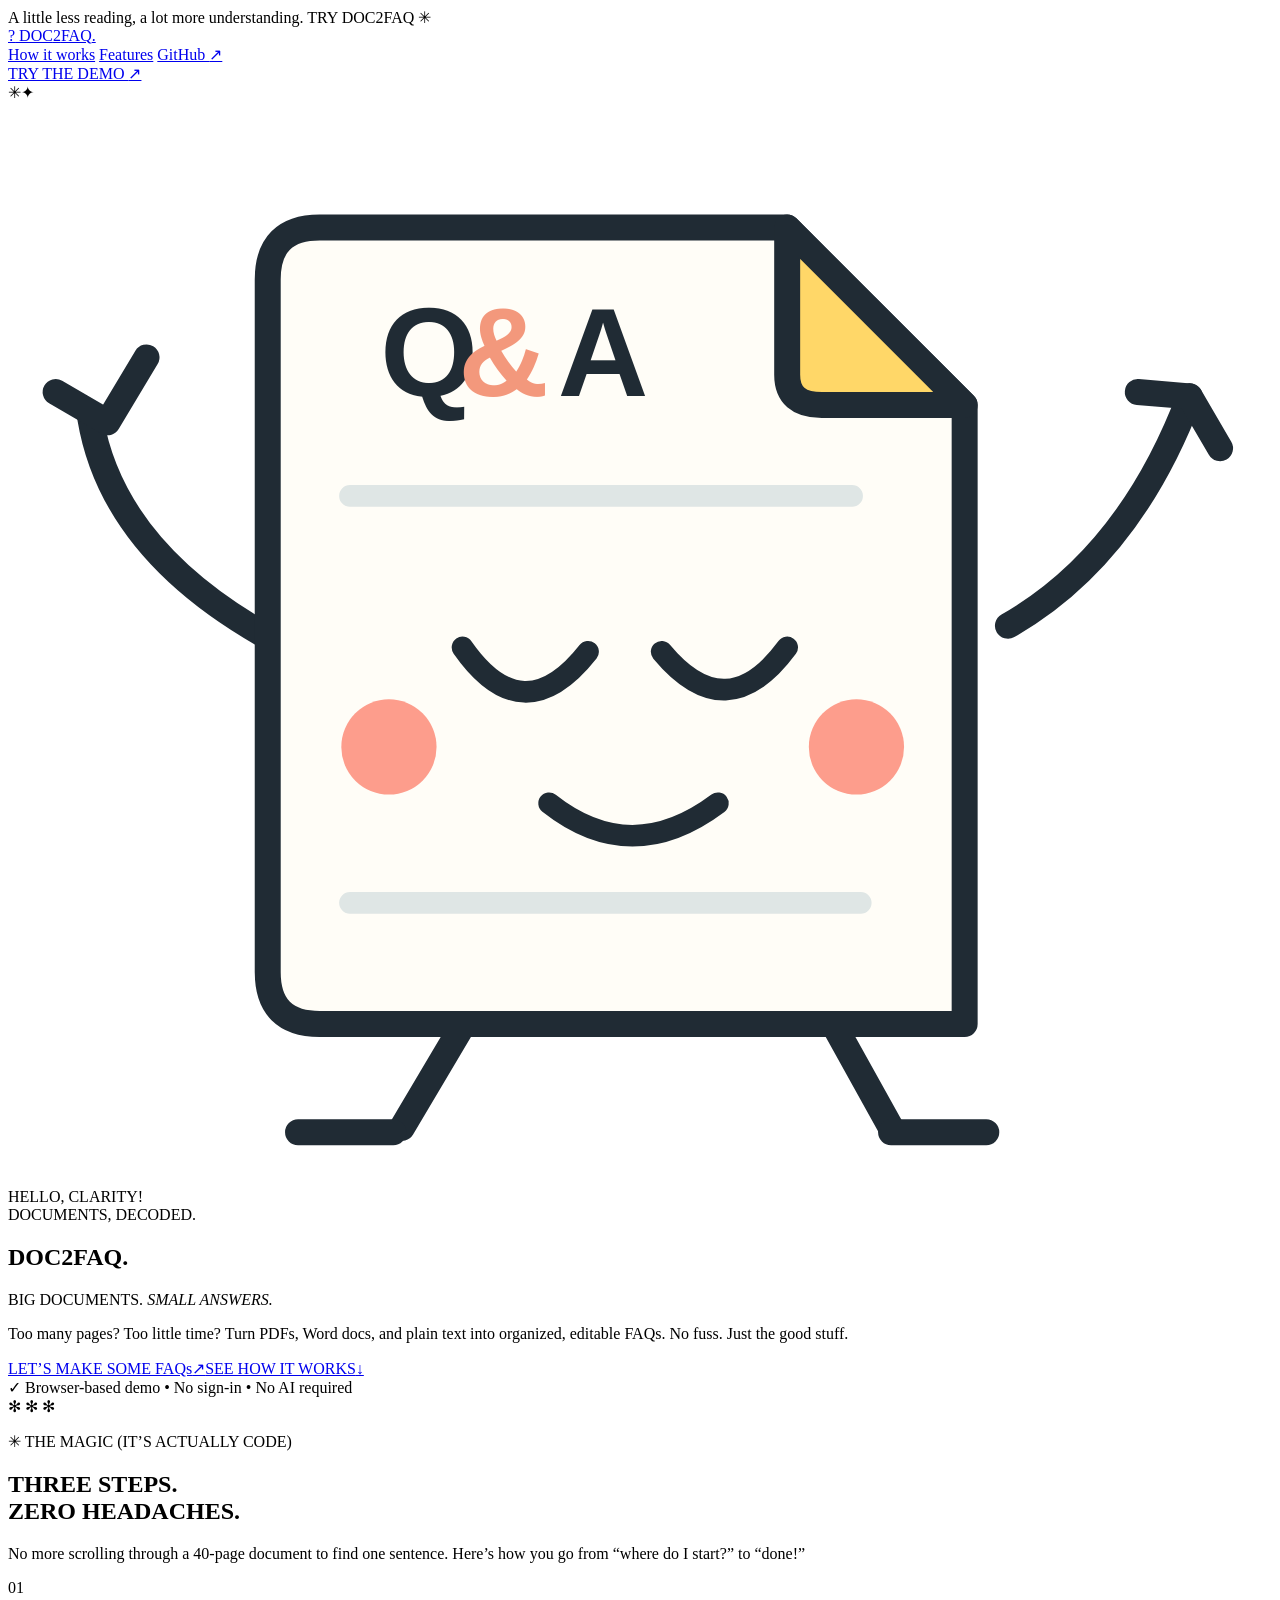
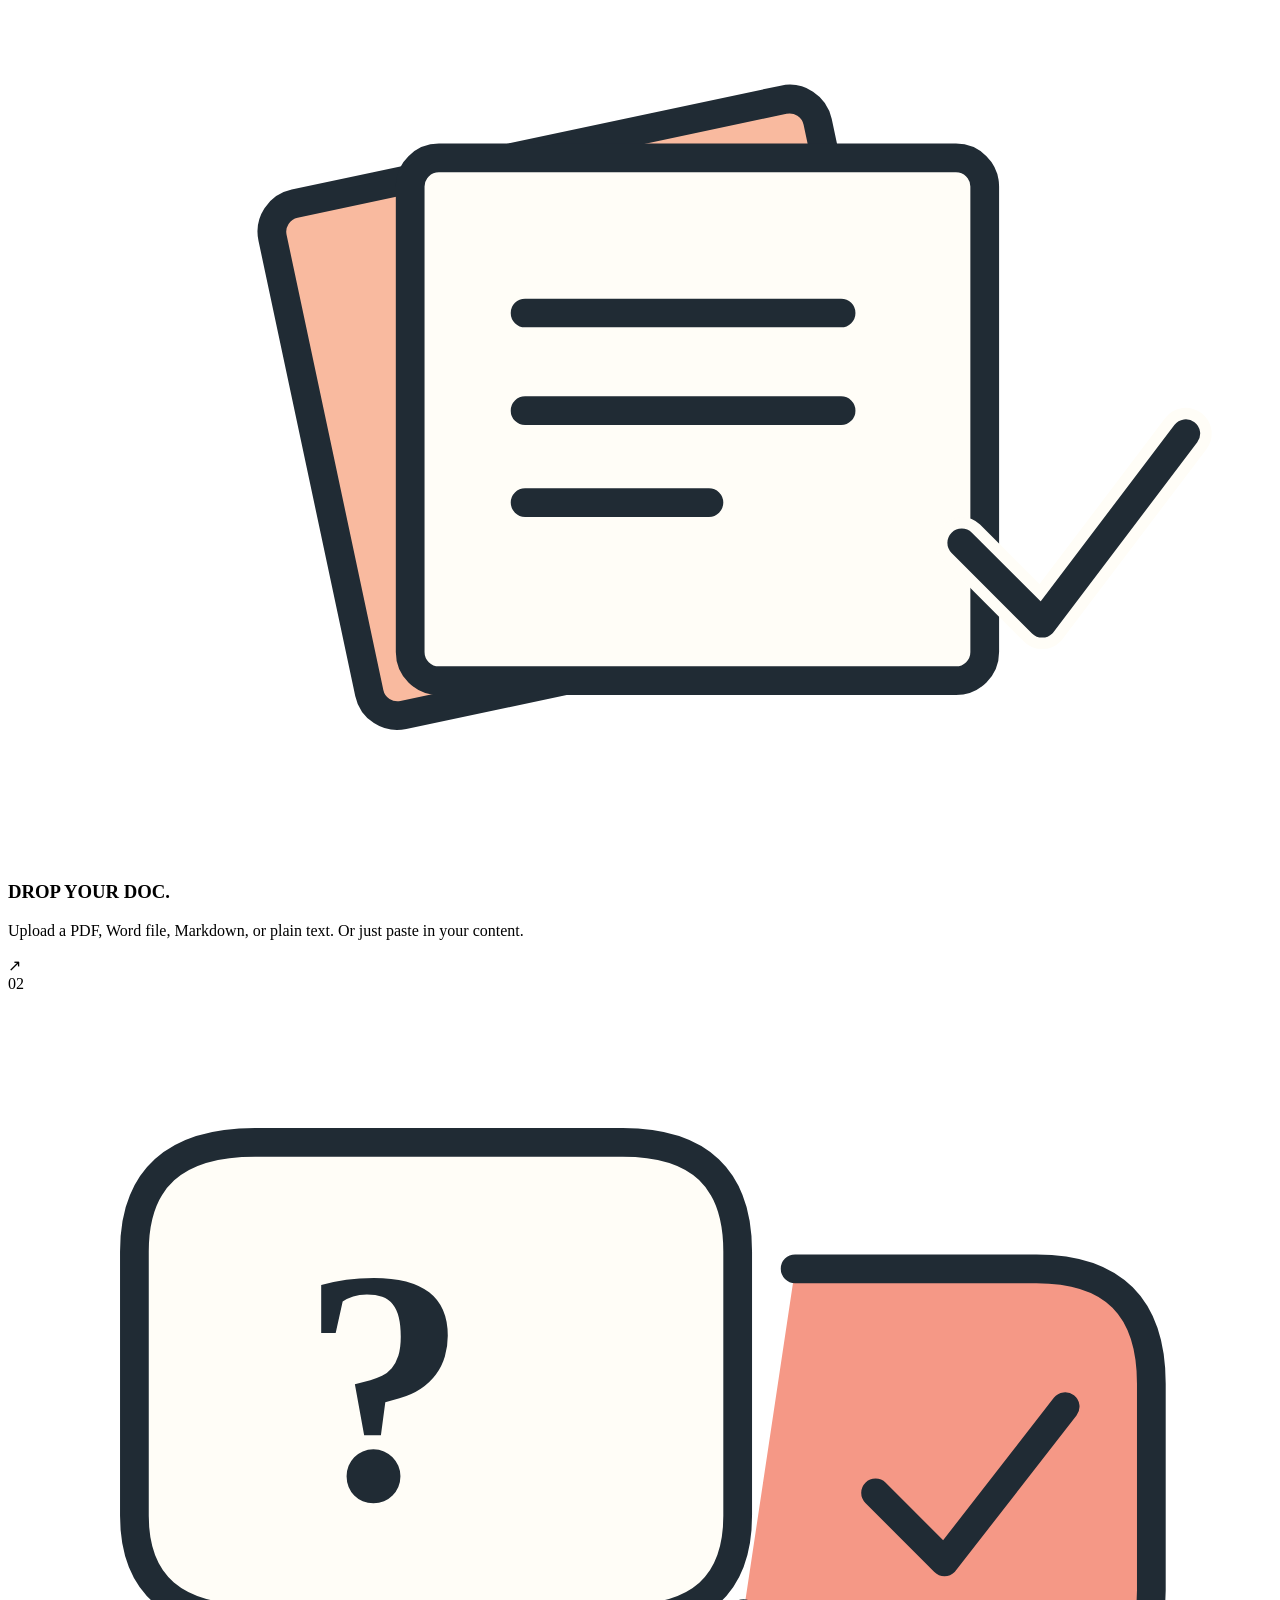
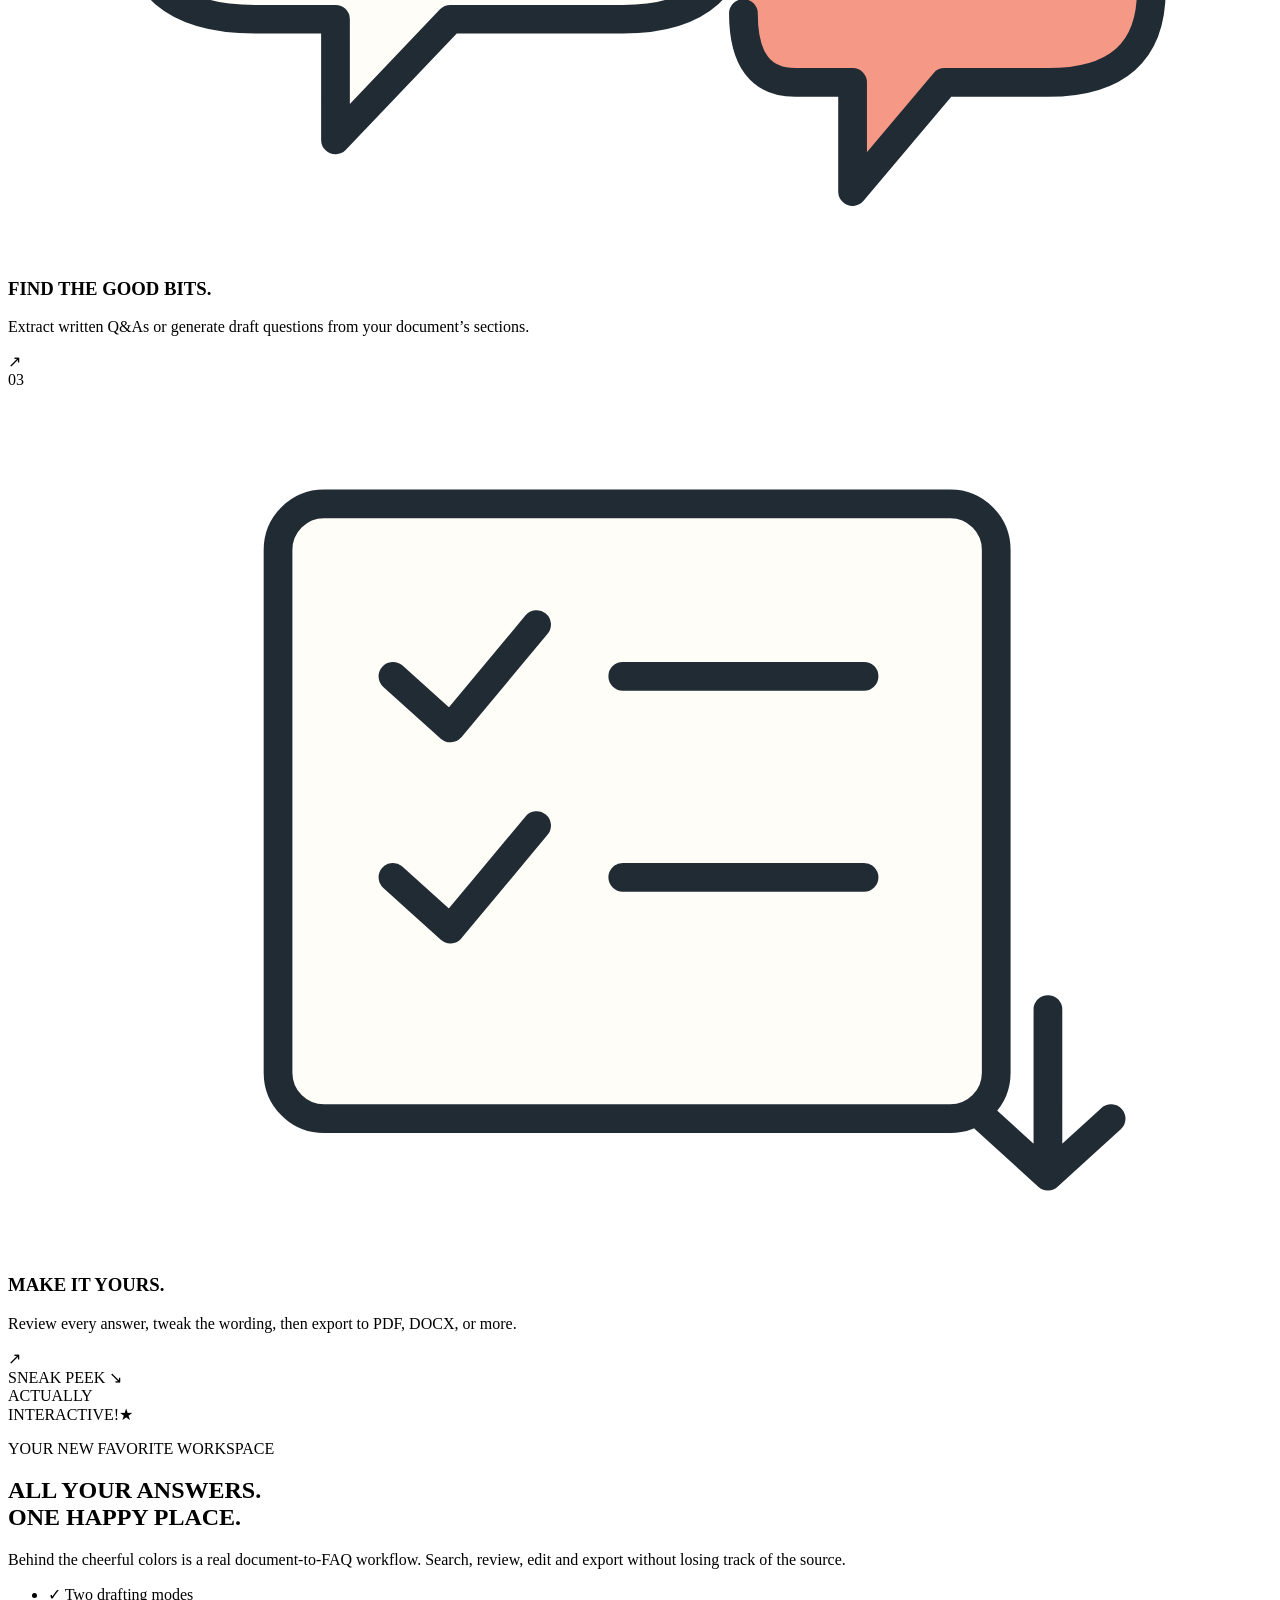
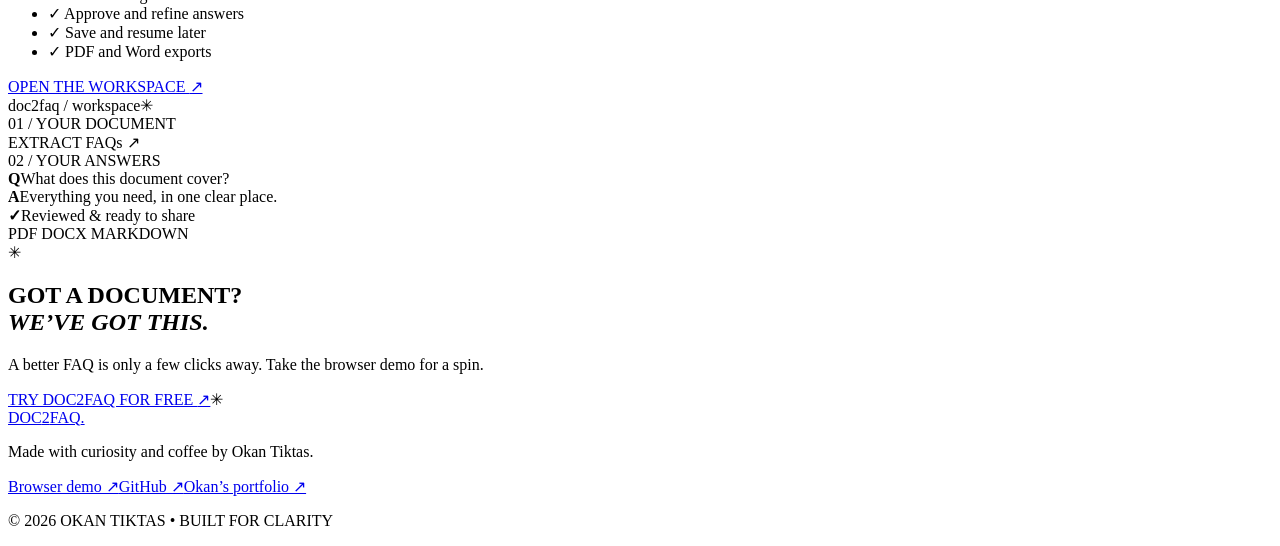
==== website/index.html @ cac98c78 "feat: adopt approved Doc2FAQ retro design across homepage and demo" ====
<!doctype html>
<html lang="en">
<head>
  <meta charset="utf-8">
  <meta name="viewport" content="width=device-width, initial-scale=1">
  <meta name="theme-color" content="#eff2f0">
  <meta name="description" content="A playful new home for Doc2FAQ: transform documents into clear, editable FAQs right in your browser.">
  <title>Doc2FAQ — Make sense of every document</title>
  <link rel="preconnect" href="https://fonts.googleapis.com">
  <link rel="preconnect" href="https://fonts.gstatic.com" crossorigin>
  <link href="https://fonts.googleapis.com/css2?family=DM+Sans:wght@400;500;600;700;800;900&family=Space+Grotesk:wght@400;500;600;700&display=swap" rel="stylesheet">
  <link rel="stylesheet" href="/styles.css">
</head>
<body>
  <div class="announcement"><span class="live-dot"></span> A little less reading, a lot more understanding. <span class="announcement-sticker">TRY DOC2FAQ ✳</span></div>
  <header class="site-nav shell">
    <a class="logo" href="/" aria-label="Doc2FAQ home"><span class="logo-page" aria-hidden="true"><span>?</span></span> DOC<span>2</span>FAQ<span class="logo-period">.</span></a>
    <nav class="nav-links" aria-label="Main navigation">
      <a href="#how-it-works">How it works</a>
      <a href="#features">Features</a>
      <a href="https://github.com/OKAN-SOFTWARE/Doc2FAQ" target="_blank" rel="noopener">GitHub <span aria-hidden="true">↗</span></a>
    </nav>
    <a href="/demo/" class="nav-cta">TRY THE DEMO <span aria-hidden="true">↗</span></a>
  </header>

  <main>
    <section class="hero shell" aria-labelledby="hero-title">
      <div class="hero-inner">
        <div class="mascot-zone" aria-hidden="true">
          <span class="sketch-star star-one">✳</span><span class="sketch-star star-two">✦</span>
          <svg class="mascot" viewBox="0 0 292 250" xmlns="http://www.w3.org/2000/svg">
            <g stroke="#202b34" stroke-width="6" stroke-linejoin="round" stroke-linecap="round">
              <path d="M59 123 Q24 103 19 73" fill="none"/><path d="M23 74 l-12 -7 m12 7 l9 -15" fill="none"/>
              <path d="M231 121 Q259 105 273 68" fill="none"/><path d="M273 68 l-12 -1 m12 1 l7 12" fill="none"/>
              <path d="M107 210 L91 237 M189 210 L204 237" fill="none"/>
              <path d="M89 238 l-22 0 M204 238 l22 0" fill="none"/>
              <path d="M72 29 H180 L221 70 V213 H72 Q60 213 60 201 V41 Q60 29 72 29Z" fill="#fffdf7"/>
              <path d="M180 29 V63 Q180 70 188 70 H221Z" fill="#ffd768"/>
              <path d="M79 91 H195 M79 185 H197" stroke="#dfe6e5" stroke-width="5"/>
              <path d="M105 126 Q119 146 134 127" fill="none" stroke-width="5"/>
              <path d="M151 127 Q166 145 180 126" fill="none" stroke-width="5"/>
              <path d="M125 162 Q144 177 164 162" fill="none" stroke-width="5"/>
              <circle cx="88" cy="149" r="11" fill="#fd9d8c" stroke="none"/><circle cx="196" cy="149" r="11" fill="#fd9d8c" stroke="none"/>
            </g>
            <g font-family="sans-serif" font-weight="900" font-size="29" fill="#202b34"><text x="86" y="68">Q</text><text x="104" y="68" fill="#f3987c">&</text><text x="127" y="68">A</text></g>
          </svg>
          <span class="mascot-speech">HELLO, CLARITY!</span>
        </div>
        <div class="hero-eyebrow"><span class="eyebrow-rule"></span> DOCUMENTS, DECODED. <span class="eyebrow-rule"></span></div>
        <h1 id="hero-title" class="hero-title" aria-label="Doc2FAQ">DOC<span>2</span>FAQ<span class="period">.</span></h1>
        <p class="hero-lede">BIG DOCUMENTS. <em>SMALL ANSWERS.</em></p>
        <p class="hero-copy">Too many pages? Too little time? Turn PDFs, Word docs, and plain text into organized, editable FAQs. No fuss. Just the good stuff.</p>
        <div class="hero-buttons"><a class="comic-button primary" href="/demo/"><span>LET’S MAKE SOME FAQs</span><span aria-hidden="true">↗</span></a><a class="comic-button light" href="#how-it-works"><span>SEE HOW IT WORKS</span><span aria-hidden="true">↓</span></a></div>
        <div class="hero-footnote"><span class="mini-check">✓</span> Browser-based demo <span class="interpunct">•</span> No sign-in <span class="interpunct">•</span> No AI required</div>
      </div>
      <div class="hero-bottom-doodle" aria-hidden="true">✻ ✻ ✻</div>
    </section>

    <section id="how-it-works" class="how-it-works">
      <div class="shell">
        <div class="section-head"><div><p class="section-kicker">✳ THE MAGIC (IT’S ACTUALLY CODE)</p><h2>THREE STEPS.<br><span>ZERO HEADACHES.</span></h2></div><p>No more scrolling through a 40-page document to find one sentence. Here’s how you go from “where do I start?” to “done!”</p></div>
        <div class="feature-grid">
          <article class="feature-card pink"><div class="feature-illustration"><span class="feature-number">01</span><svg viewBox="0 0 220 150" role="img" aria-label="Stack of documents"><g stroke="#202b34" stroke-width="5" stroke-linejoin="round" stroke-linecap="round"><rect x="45" y="37" width="97" height="91" rx="5" fill="#f9ba9f" transform="rotate(-12 45 37)"/><rect x="70" y="28" width="100" height="91" rx="5" fill="#fffdf7"/><path d="M90 55 h55 M90 72 h55 M90 88 h32" fill="none"/><path d="M166 95 l14 14 25-33" fill="none" stroke="#fffdf7" stroke-width="9"/><path d="M166 95 l14 14 25-33" fill="none"/></g></svg></div><div class="feature-content"><h3>DROP YOUR DOC.</h3><p>Upload a PDF, Word file, Markdown, or plain text. Or just paste in your content.</p><span class="feature-arrow" aria-hidden="true">↗</span></div></article>
          <article class="feature-card yellow"><div class="feature-illustration"><span class="feature-number">02</span><svg viewBox="0 0 220 150" role="img" aria-label="Question turning into answer"><g stroke="#202b34" stroke-width="5" stroke-linejoin="round" stroke-linecap="round"><path d="M22 45 Q22 26 43 26 H107 Q127 26 127 45 V91 Q127 109 107 109 H77 L57 130 V109 H43 Q22 109 22 91 Z" fill="#fffdf7"/><text x="51" y="88" stroke="none" fill="#202b34" font-size="58" font-weight="900">?</text><path d="M137 48 H179 Q199 48 199 68 V104 Q199 120 181 120 H163 L147 139 V120 H137 Q128 120 128 108" fill="#f59886"/><path d="M151 87 l12 12 21-27" fill="none"/></g></svg></div><div class="feature-content"><h3>FIND THE GOOD BITS.</h3><p>Extract written Q&As or generate draft questions from your document’s sections.</p><span class="feature-arrow" aria-hidden="true">↗</span></div></article>
          <article class="feature-card mint"><div class="feature-illustration"><span class="feature-number">03</span><svg viewBox="0 0 220 150" role="img" aria-label="FAQ checklist and download"><g stroke="#202b34" stroke-width="5" stroke-linejoin="round" stroke-linecap="round"><rect x="47" y="20" width="125" height="107" rx="8" fill="#fffdf7"/><path d="M67 50 l10 9 15-18 M107 50 h42 M67 85 l10 9 15-18 M107 85 h42" fill="none"/><path d="M181 108 v29 m-11-10 11 10 11-10" fill="none"/></g></svg></div><div class="feature-content"><h3>MAKE IT YOURS.</h3><p>Review every answer, tweak the wording, then export to PDF, DOCX, or more.</p><span class="feature-arrow" aria-hidden="true">↗</span></div></article>
        </div>
      </div>
    </section>

    <section id="features" class="peek-section shell">
      <div class="peek-top"><span class="scribble">SNEAK PEEK ↘</span><div class="sticker">ACTUALLY<br>INTERACTIVE!<span>★</span></div></div>
      <div class="peek-grid"><div class="peek-copy"><p class="section-kicker">YOUR NEW FAVORITE WORKSPACE</p><h2>ALL YOUR ANSWERS.<br><span>ONE HAPPY PLACE.</span></h2><p>Behind the cheerful colors is a real document-to-FAQ workflow. Search, review, edit and export without losing track of the source.</p><ul><li><span>✓</span> Two drafting modes</li><li><span>✓</span> Approve and refine answers</li><li><span>✓</span> Save and resume later</li><li><span>✓</span> PDF and Word exports</li></ul><a class="comic-button primary" href="/demo/">OPEN THE WORKSPACE <span aria-hidden="true">↗</span></a></div>
      <div class="window-wrap"><div class="window"><div class="window-bar"><div class="dots"><span></span><span></span><span></span></div><span>doc2faq / workspace</span><span>✳</span></div><div class="window-body"><div class="fake-panel"><span class="fake-label">01 / YOUR DOCUMENT</span><div class="fake-doc"><div class="fake-doc-line long"></div><div class="fake-doc-line"></div><div class="fake-doc-line mid"></div><div class="fake-doc-line long"></div><div class="fake-doc-line short"></div></div><div class="fake-action">EXTRACT FAQs ↗</div></div><div class="fake-panel"><span class="fake-label">02 / YOUR ANSWERS</span><div class="fake-faq"><b>Q</b><span>What does this document cover?</span></div><div class="fake-faq second"><b>A</b><span>Everything you need, in one clear place.</span></div><div class="fake-faq"><b>✓</b><span>Reviewed & ready to share</span></div><div class="fake-export">PDF <span>DOCX</span> <span>MARKDOWN</span></div></div></div></div></div>
      </div>
    </section>

    <section class="bottom-cta"><div class="shell bottom-cta-inner"><span class="cta-star" aria-hidden="true">✳</span><h2>GOT A DOCUMENT?<br><em>WE’VE GOT THIS.</em></h2><p>A better FAQ is only a few clicks away. Take the browser demo for a spin.</p><a class="comic-button cream" href="/demo/">TRY DOC2FAQ FOR FREE <span aria-hidden="true">↗</span></a><span class="cta-star end" aria-hidden="true">✳</span></div></section>
  </main>
  <footer class="footer shell"><div><a class="logo" href="/">DOC<span>2</span>FAQ<span class="logo-period">.</span></a><p>Made with curiosity and coffee by Okan Tiktas.</p></div><div class="footer-links"><a href="/demo/">Browser demo ↗</a><a href="https://github.com/OKAN-SOFTWARE/Doc2FAQ" target="_blank" rel="noopener">GitHub ↗</a><a href="https://okantiktas.com/" target="_blank" rel="noopener">Okan’s portfolio ↗</a></div><p class="copyright">© 2026 OKAN TIKTAS <span>•</span> BUILT FOR CLARITY</p></footer>
</body>
</html>
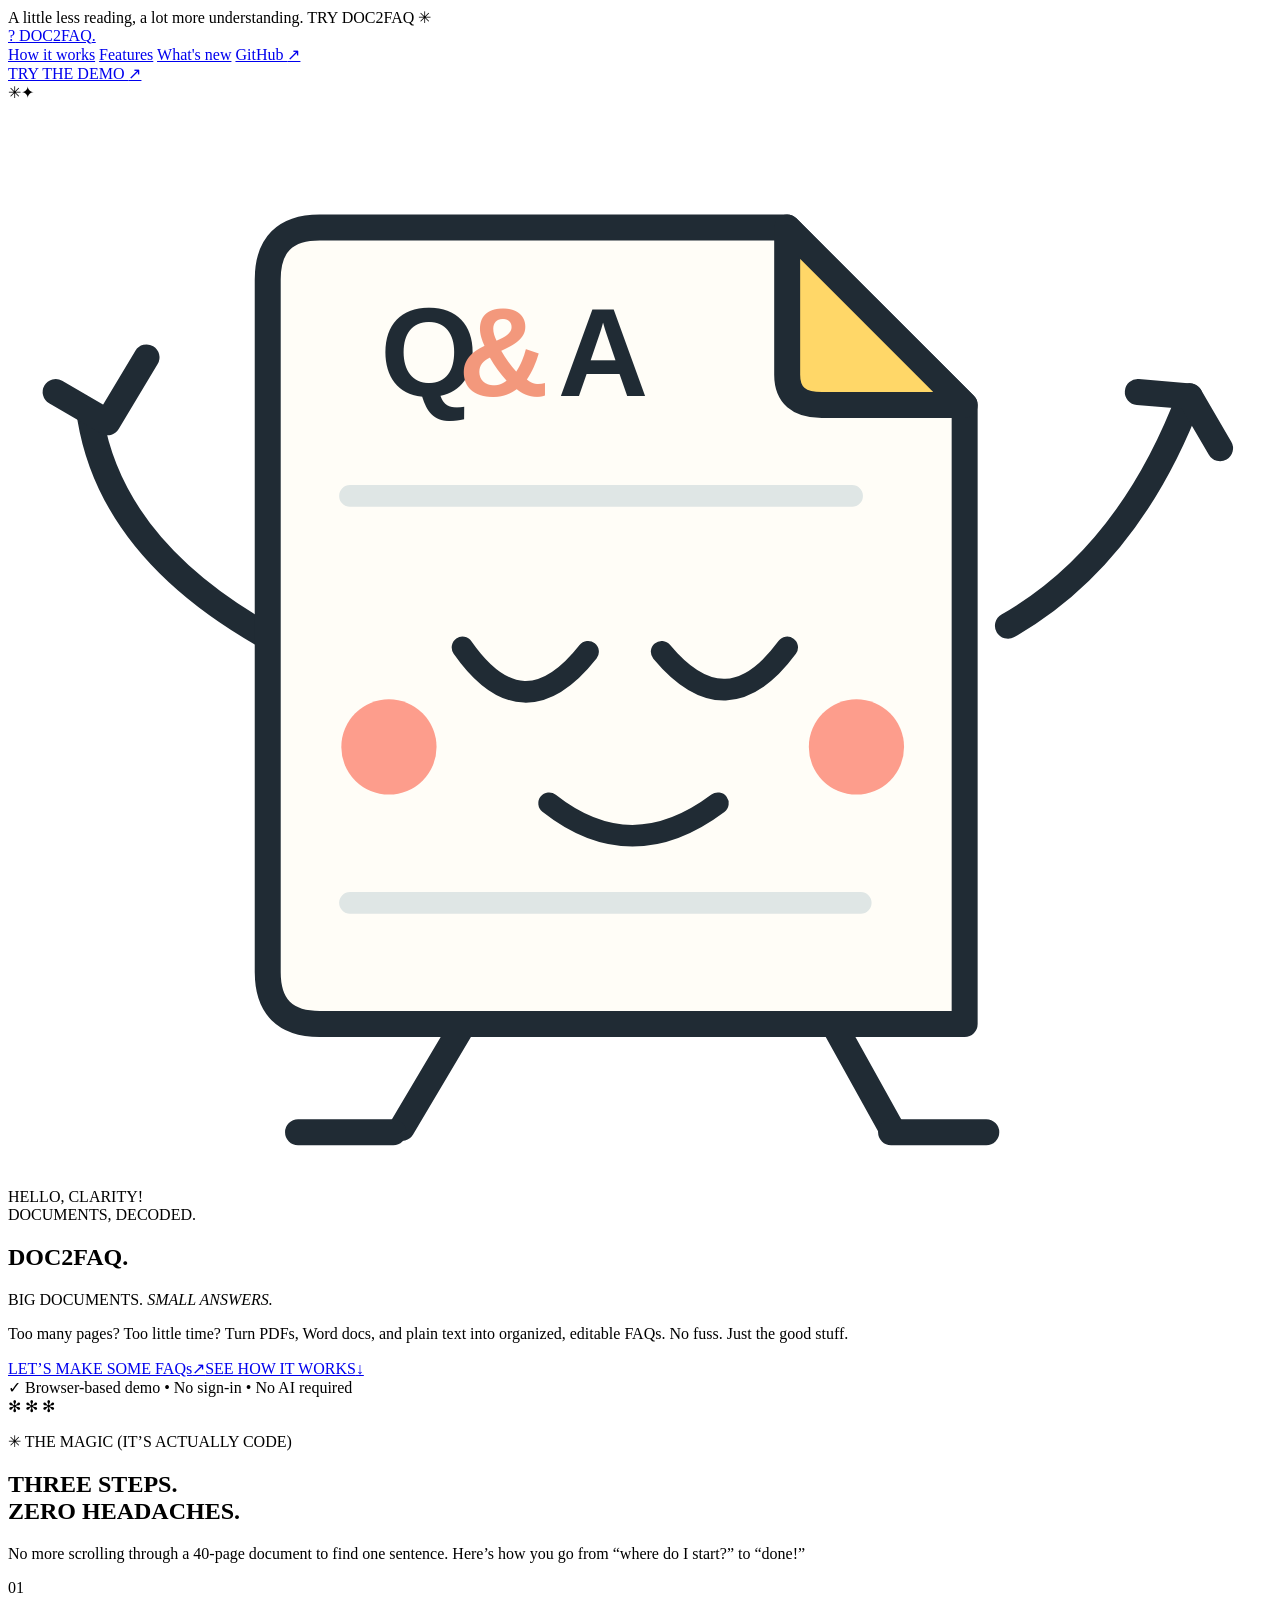
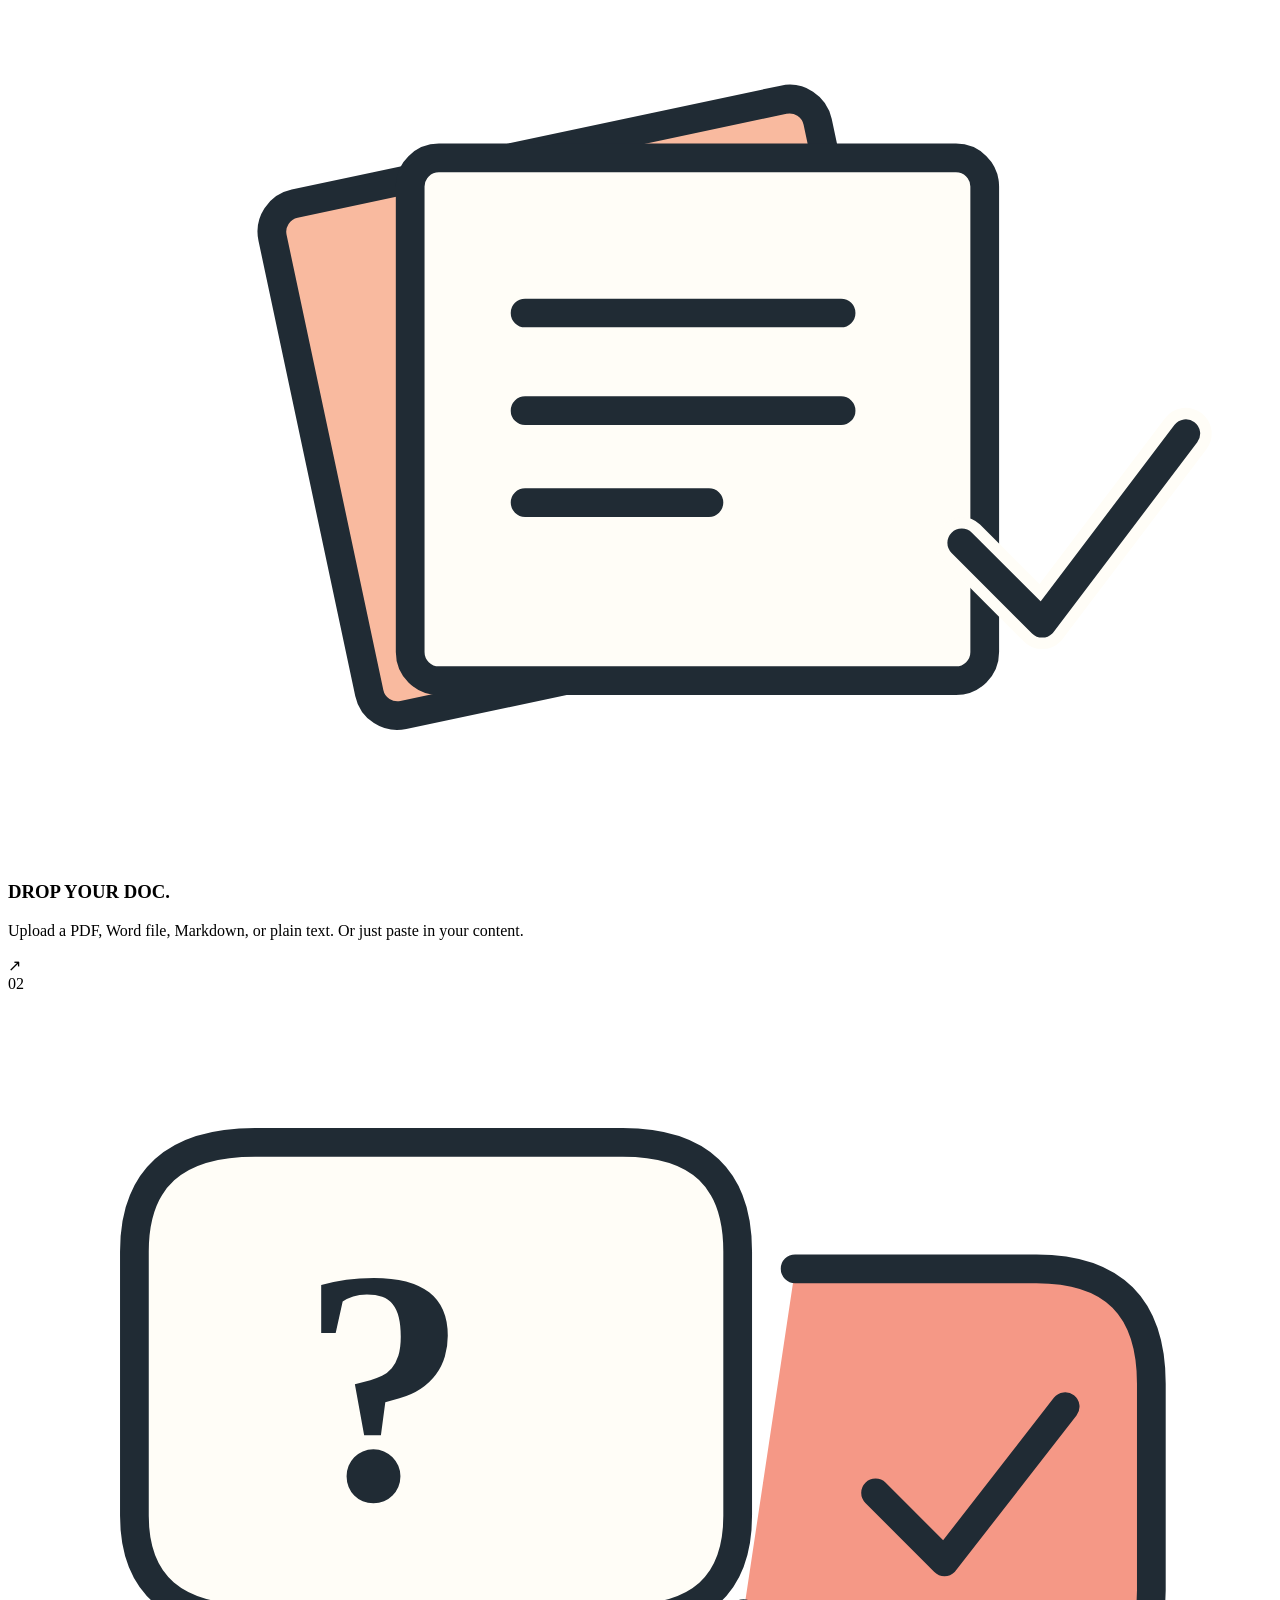
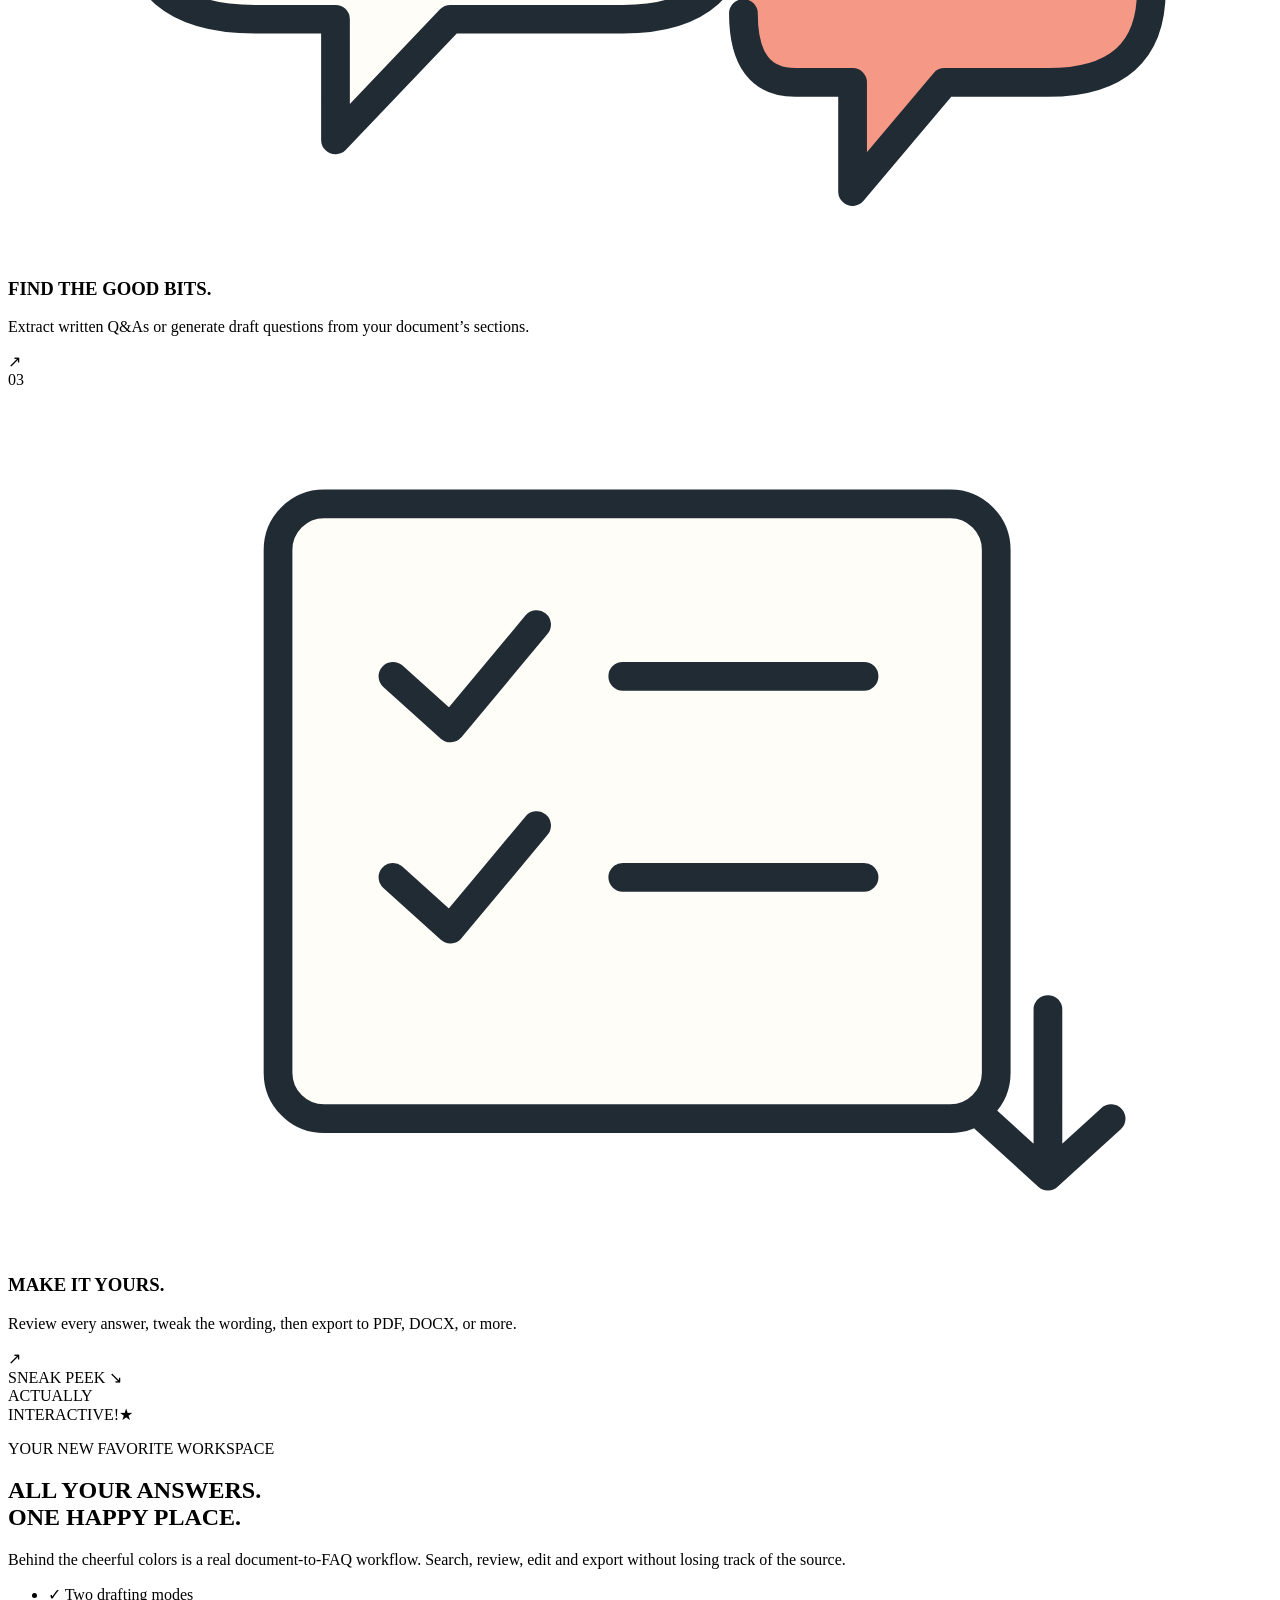
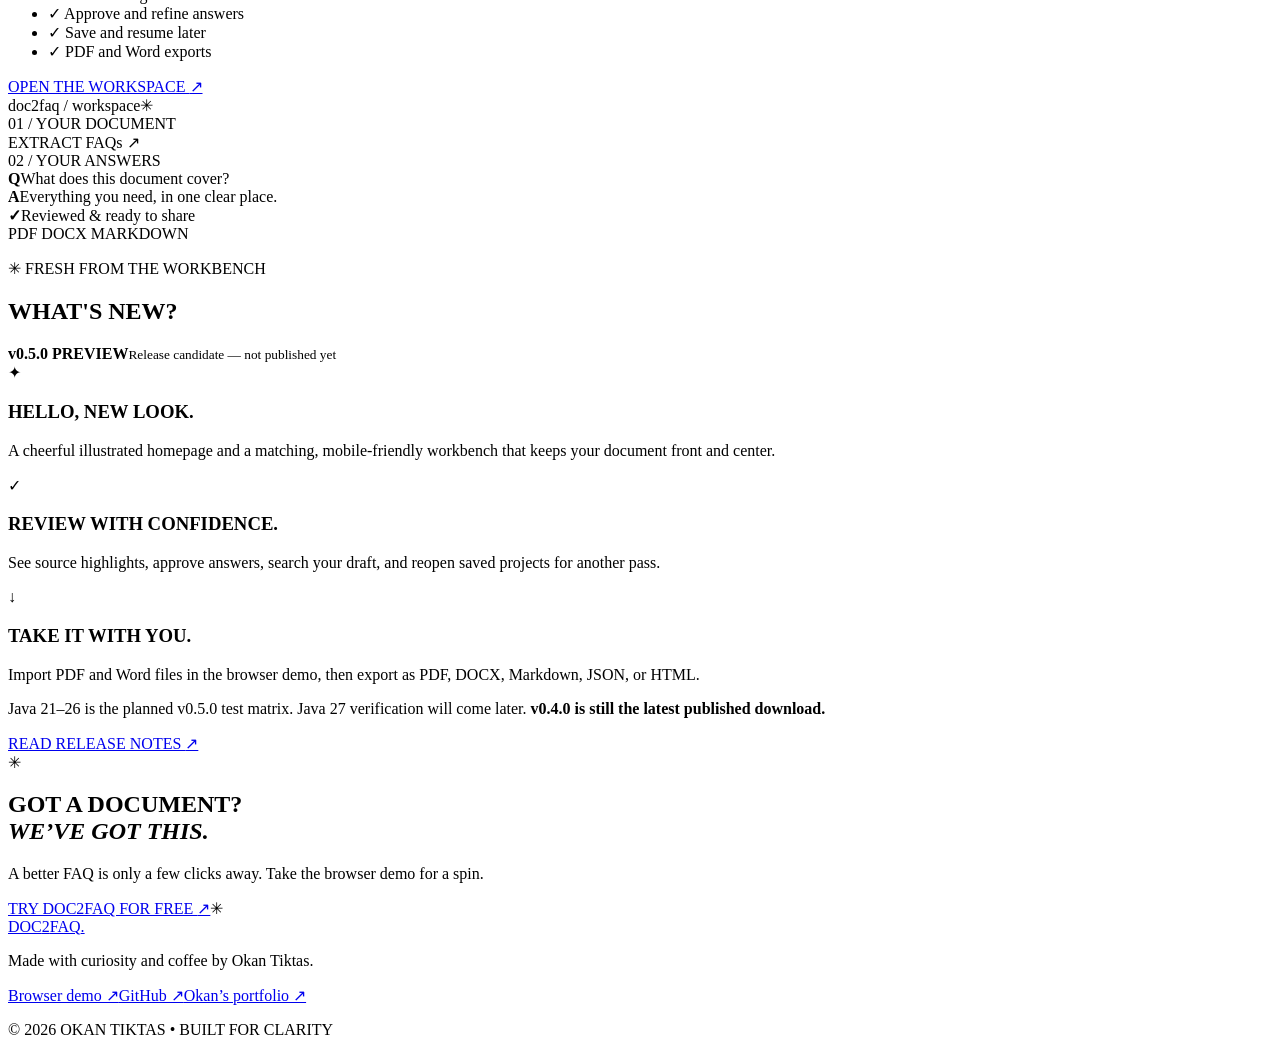
==== commit 9ae06b16: "docs(ci): verify Java 21–26 and add v0.5.0 design release notes" ====
--- a/website/index.html
+++ b/website/index.html
@@ -18,6 +18,7 @@
     <nav class="nav-links" aria-label="Main navigation">
       <a href="#how-it-works">How it works</a>
       <a href="#features">Features</a>
+      <a href="#whats-new">What's new</a>
       <a href="https://github.com/OKAN-SOFTWARE/Doc2FAQ" target="_blank" rel="noopener">GitHub <span aria-hidden="true">↗</span></a>
     </nav>
     <a href="/demo/" class="nav-cta">TRY THE DEMO <span aria-hidden="true">↗</span></a>
@@ -74,6 +75,21 @@
       </div>
     </section>
 
+    <section id="whats-new" class="release-section" aria-labelledby="release-title">
+      <div class="shell">
+        <div class="release-heading">
+          <div><p class="section-kicker">✳ FRESH FROM THE WORKBENCH</p><h2 id="release-title">WHAT'S <span>NEW?</span></h2></div>
+          <div class="release-status"><span class="release-dot" aria-hidden="true"></span><strong>v0.5.0 PREVIEW</strong><small>Release candidate — not published yet</small></div>
+        </div>
+        <div class="release-grid">
+          <article class="release-card"><span class="release-icon" aria-hidden="true">✦</span><h3>HELLO, NEW LOOK.</h3><p>A cheerful illustrated homepage and a matching, mobile-friendly workbench that keeps your document front and center.</p></article>
+          <article class="release-card"><span class="release-icon" aria-hidden="true">✓</span><h3>REVIEW WITH CONFIDENCE.</h3><p>See source highlights, approve answers, search your draft, and reopen saved projects for another pass.</p></article>
+          <article class="release-card"><span class="release-icon" aria-hidden="true">↓</span><h3>TAKE IT WITH YOU.</h3><p>Import PDF and Word files in the browser demo, then export as PDF, DOCX, Markdown, JSON, or HTML.</p></article>
+        </div>
+        <div class="release-bottom"><p>Java 21–26 is the planned v0.5.0 test matrix. Java 27 verification will come later. <strong>v0.4.0 is still the latest published download.</strong></p><a href="https://github.com/OKAN-SOFTWARE/Doc2FAQ/blob/main/CHANGELOG.md" target="_blank" rel="noopener">READ RELEASE NOTES <span aria-hidden="true">↗</span></a></div>
+      </div>
+    </section>
+
     <section class="bottom-cta"><div class="shell bottom-cta-inner"><span class="cta-star" aria-hidden="true">✳</span><h2>GOT A DOCUMENT?<br><em>WE’VE GOT THIS.</em></h2><p>A better FAQ is only a few clicks away. Take the browser demo for a spin.</p><a class="comic-button cream" href="/demo/">TRY DOC2FAQ FOR FREE <span aria-hidden="true">↗</span></a><span class="cta-star end" aria-hidden="true">✳</span></div></section>
   </main>
   <footer class="footer shell"><div><a class="logo" href="/">DOC<span>2</span>FAQ<span class="logo-period">.</span></a><p>Made with curiosity and coffee by Okan Tiktas.</p></div><div class="footer-links"><a href="/demo/">Browser demo ↗</a><a href="https://github.com/OKAN-SOFTWARE/Doc2FAQ" target="_blank" rel="noopener">GitHub ↗</a><a href="https://okantiktas.com/" target="_blank" rel="noopener">Okan’s portfolio ↗</a></div><p class="copyright">© 2026 OKAN TIKTAS <span>•</span> BUILT FOR CLARITY</p></footer>
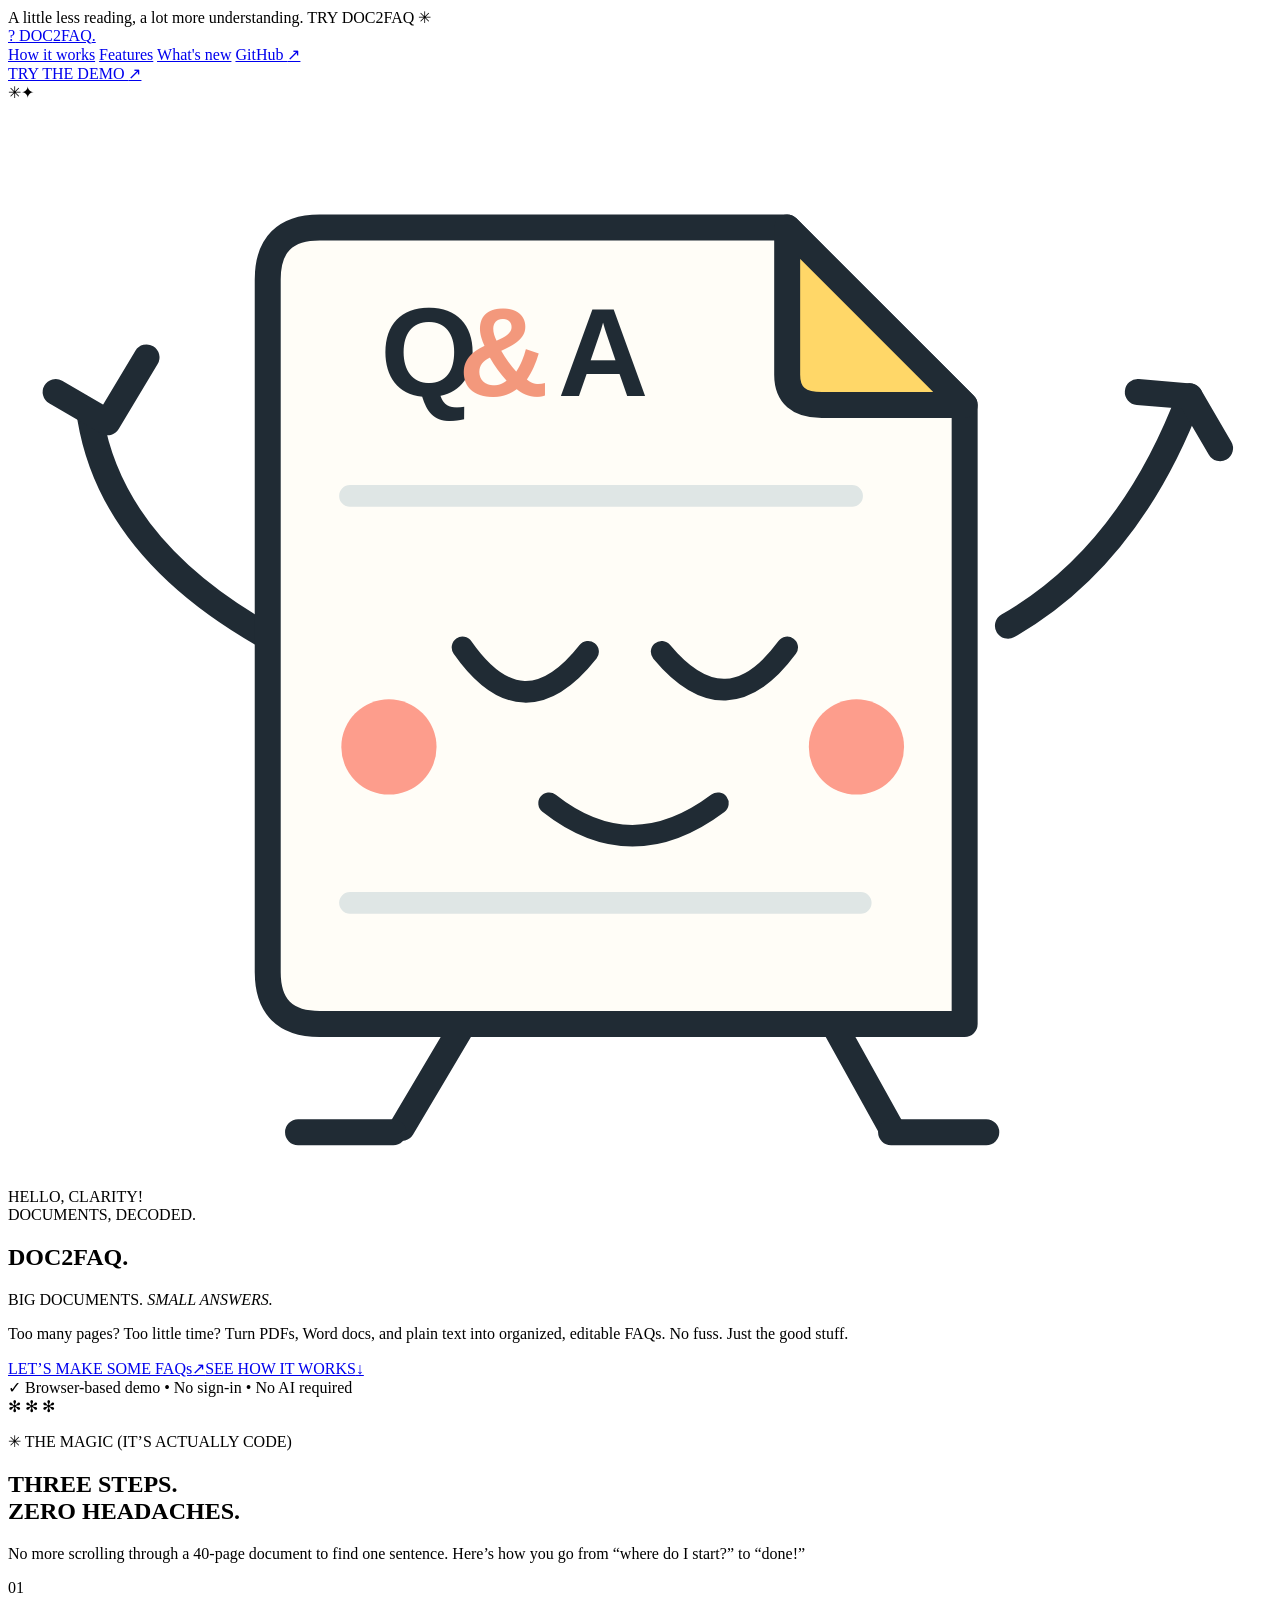
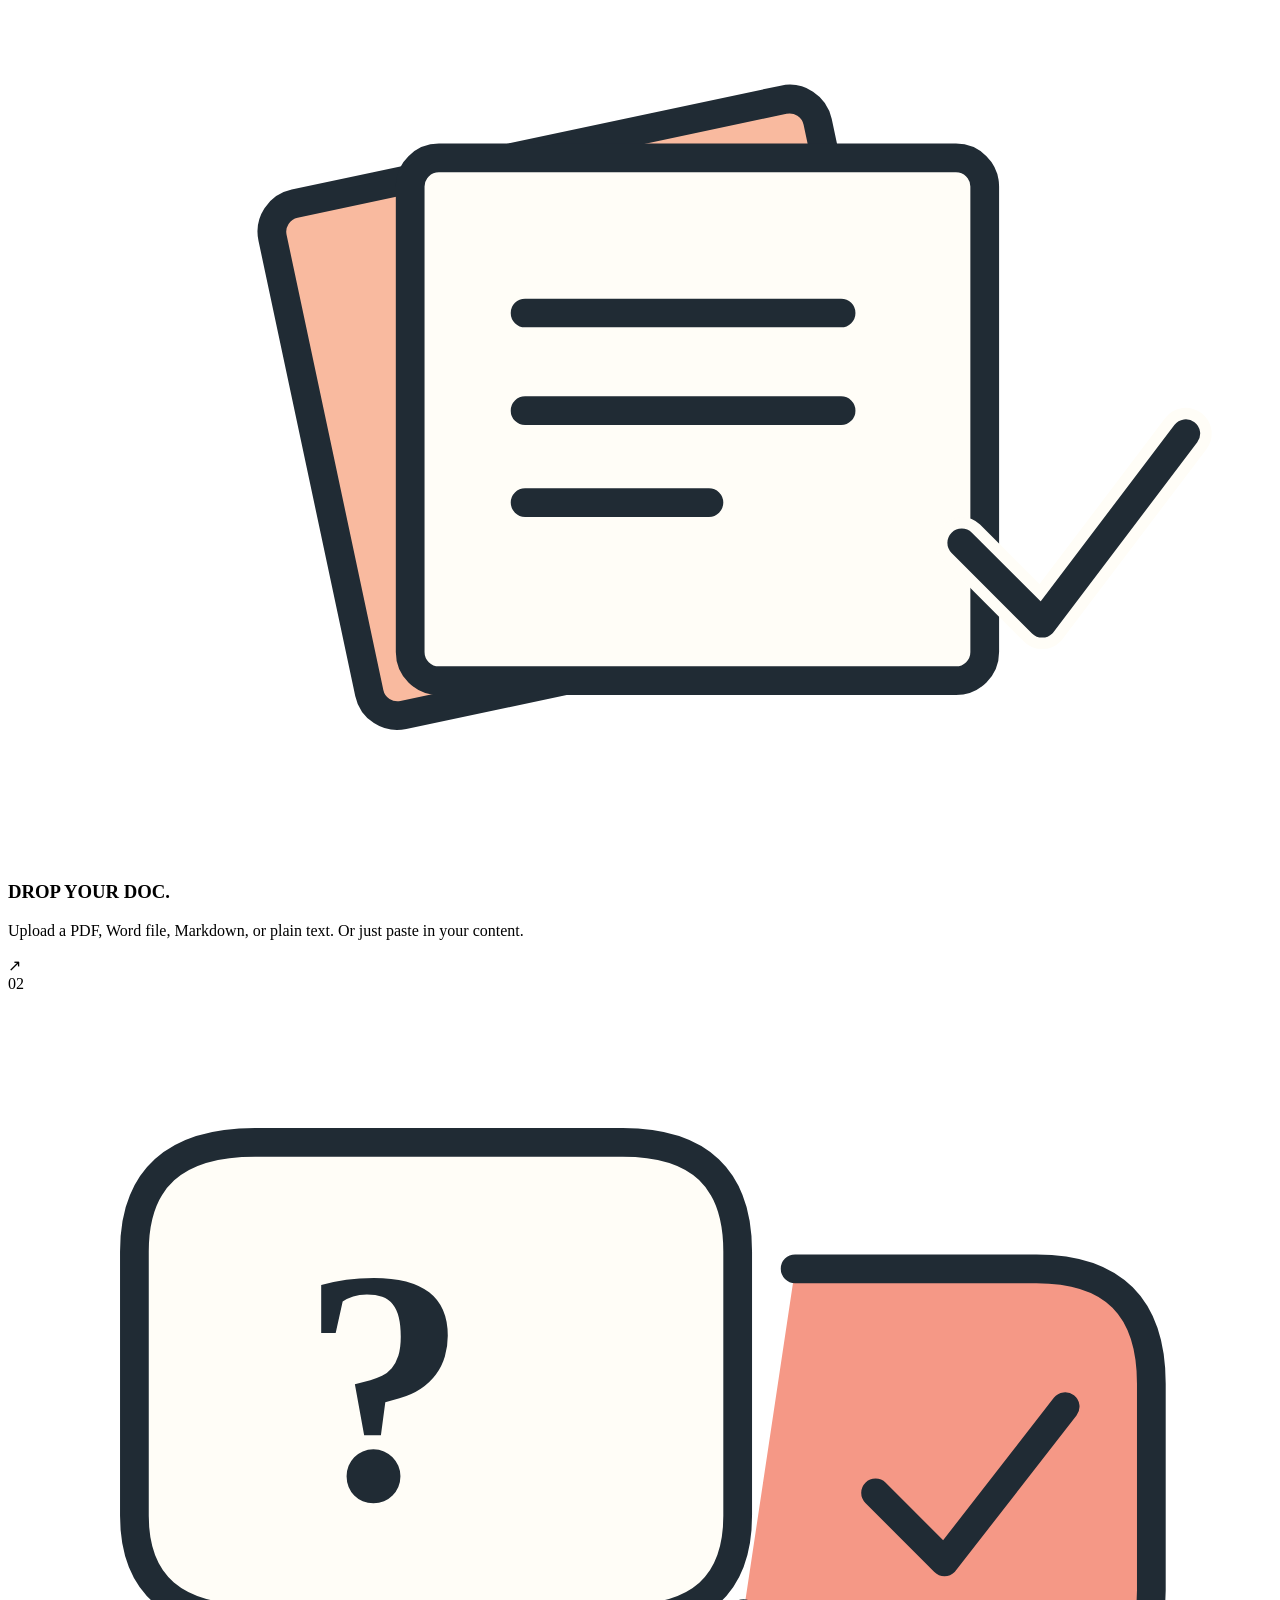
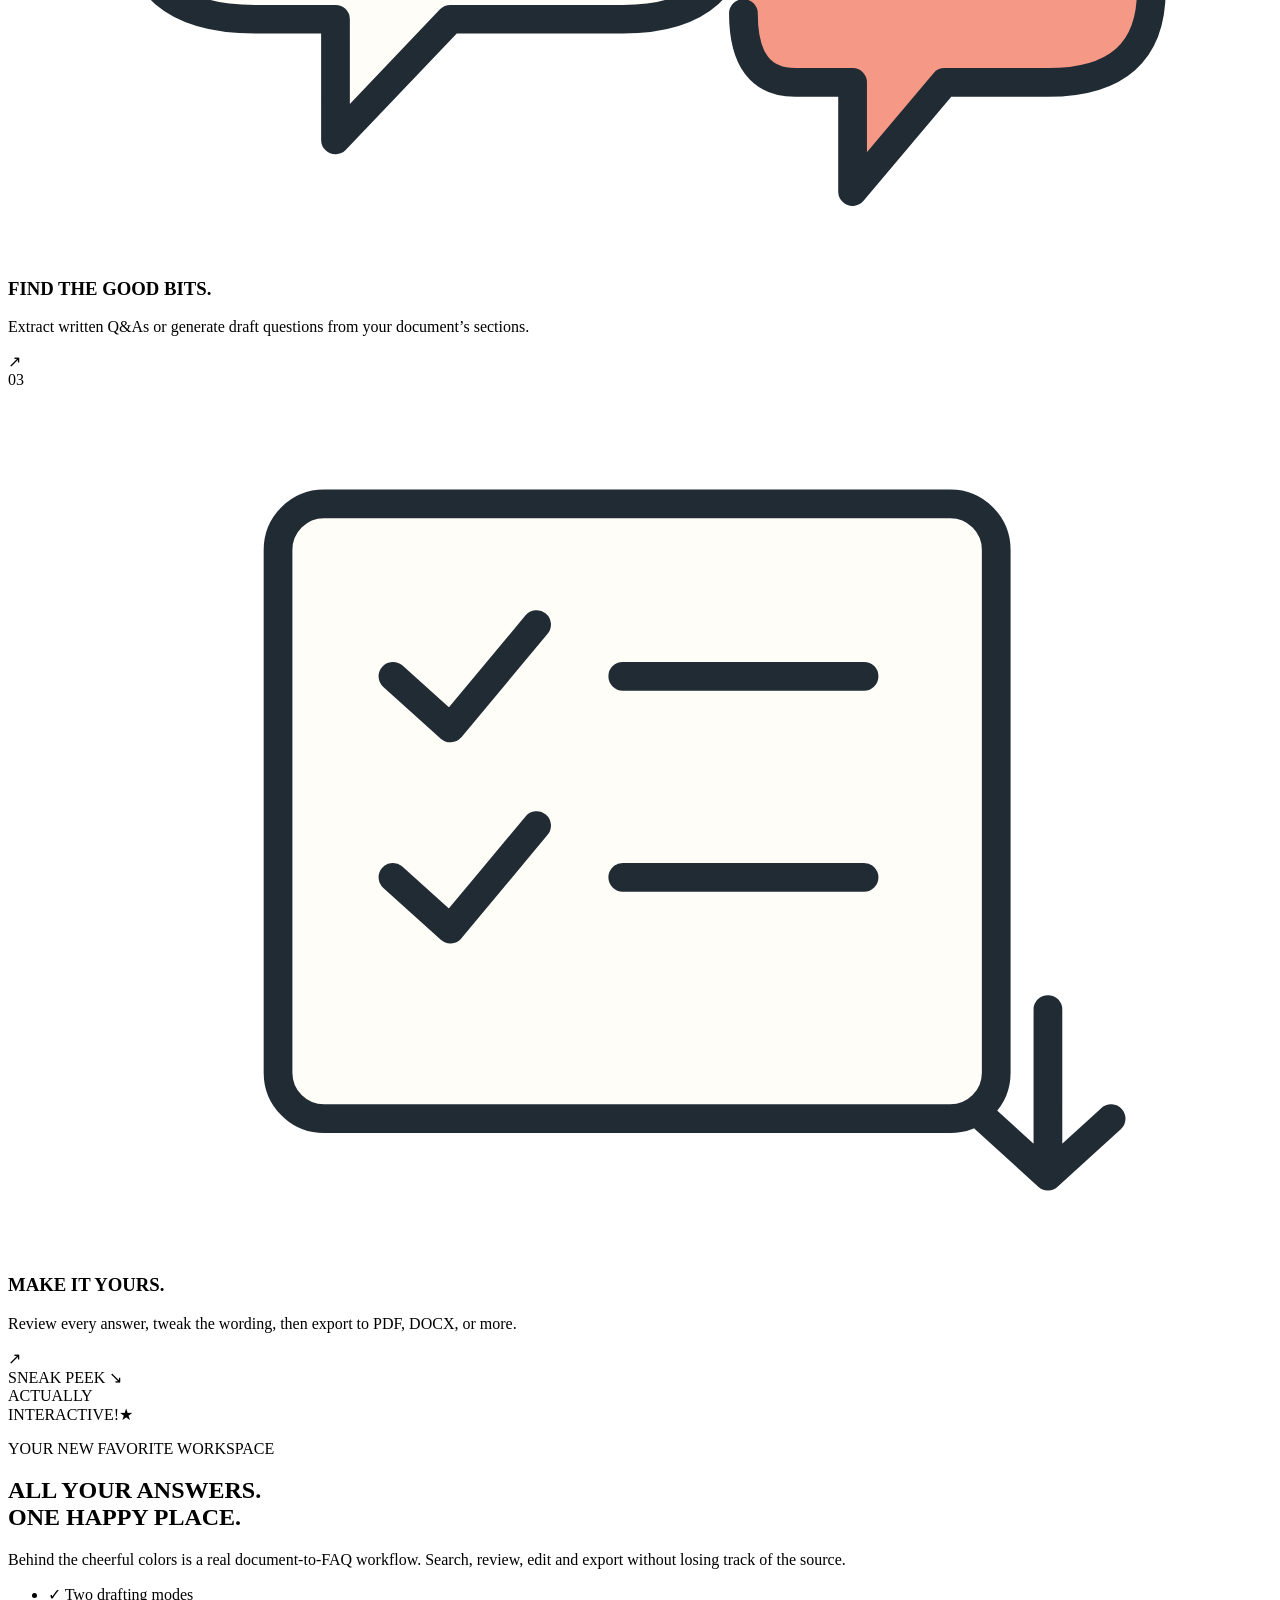
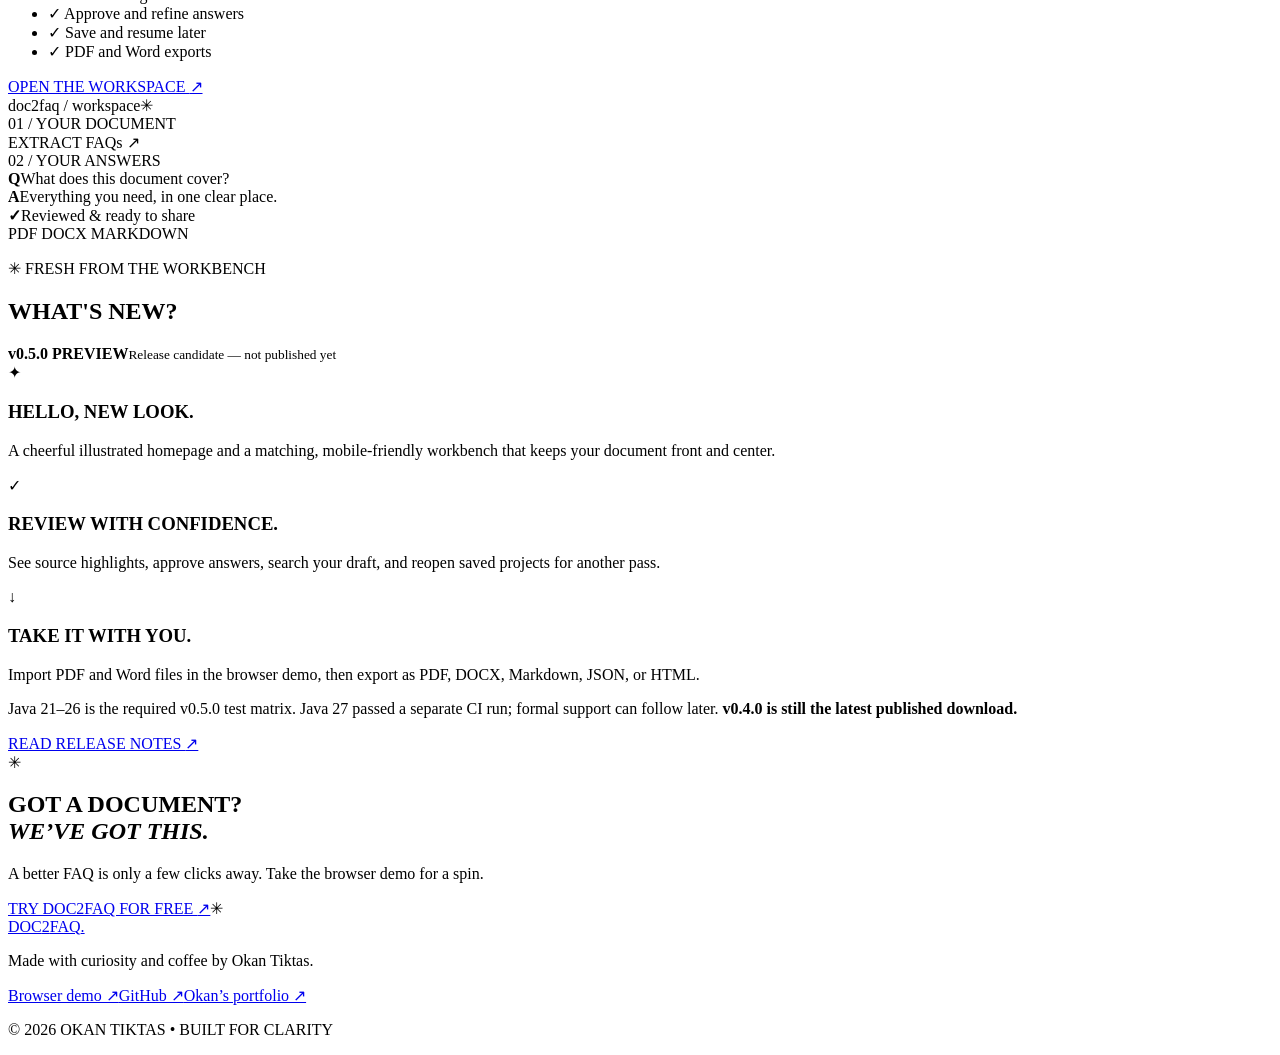
==== commit d1d9494b: "docs: record successful Java 27 exploratory rerun without expanding v0.5.0 gate" ====
--- a/website/index.html
+++ b/website/index.html
@@ -86,7 +86,7 @@
           <article class="release-card"><span class="release-icon" aria-hidden="true">✓</span><h3>REVIEW WITH CONFIDENCE.</h3><p>See source highlights, approve answers, search your draft, and reopen saved projects for another pass.</p></article>
           <article class="release-card"><span class="release-icon" aria-hidden="true">↓</span><h3>TAKE IT WITH YOU.</h3><p>Import PDF and Word files in the browser demo, then export as PDF, DOCX, Markdown, JSON, or HTML.</p></article>
         </div>
-        <div class="release-bottom"><p>Java 21–26 is the planned v0.5.0 test matrix. Java 27 verification will come later. <strong>v0.4.0 is still the latest published download.</strong></p><a href="https://github.com/OKAN-SOFTWARE/Doc2FAQ/blob/main/CHANGELOG.md" target="_blank" rel="noopener">READ RELEASE NOTES <span aria-hidden="true">↗</span></a></div>
+        <div class="release-bottom"><p>Java 21–26 is the required v0.5.0 test matrix. Java 27 passed a separate CI run; formal support can follow later. <strong>v0.4.0 is still the latest published download.</strong></p><a href="https://github.com/OKAN-SOFTWARE/Doc2FAQ/blob/main/CHANGELOG.md" target="_blank" rel="noopener">READ RELEASE NOTES <span aria-hidden="true">↗</span></a></div>
       </div>
     </section>
 
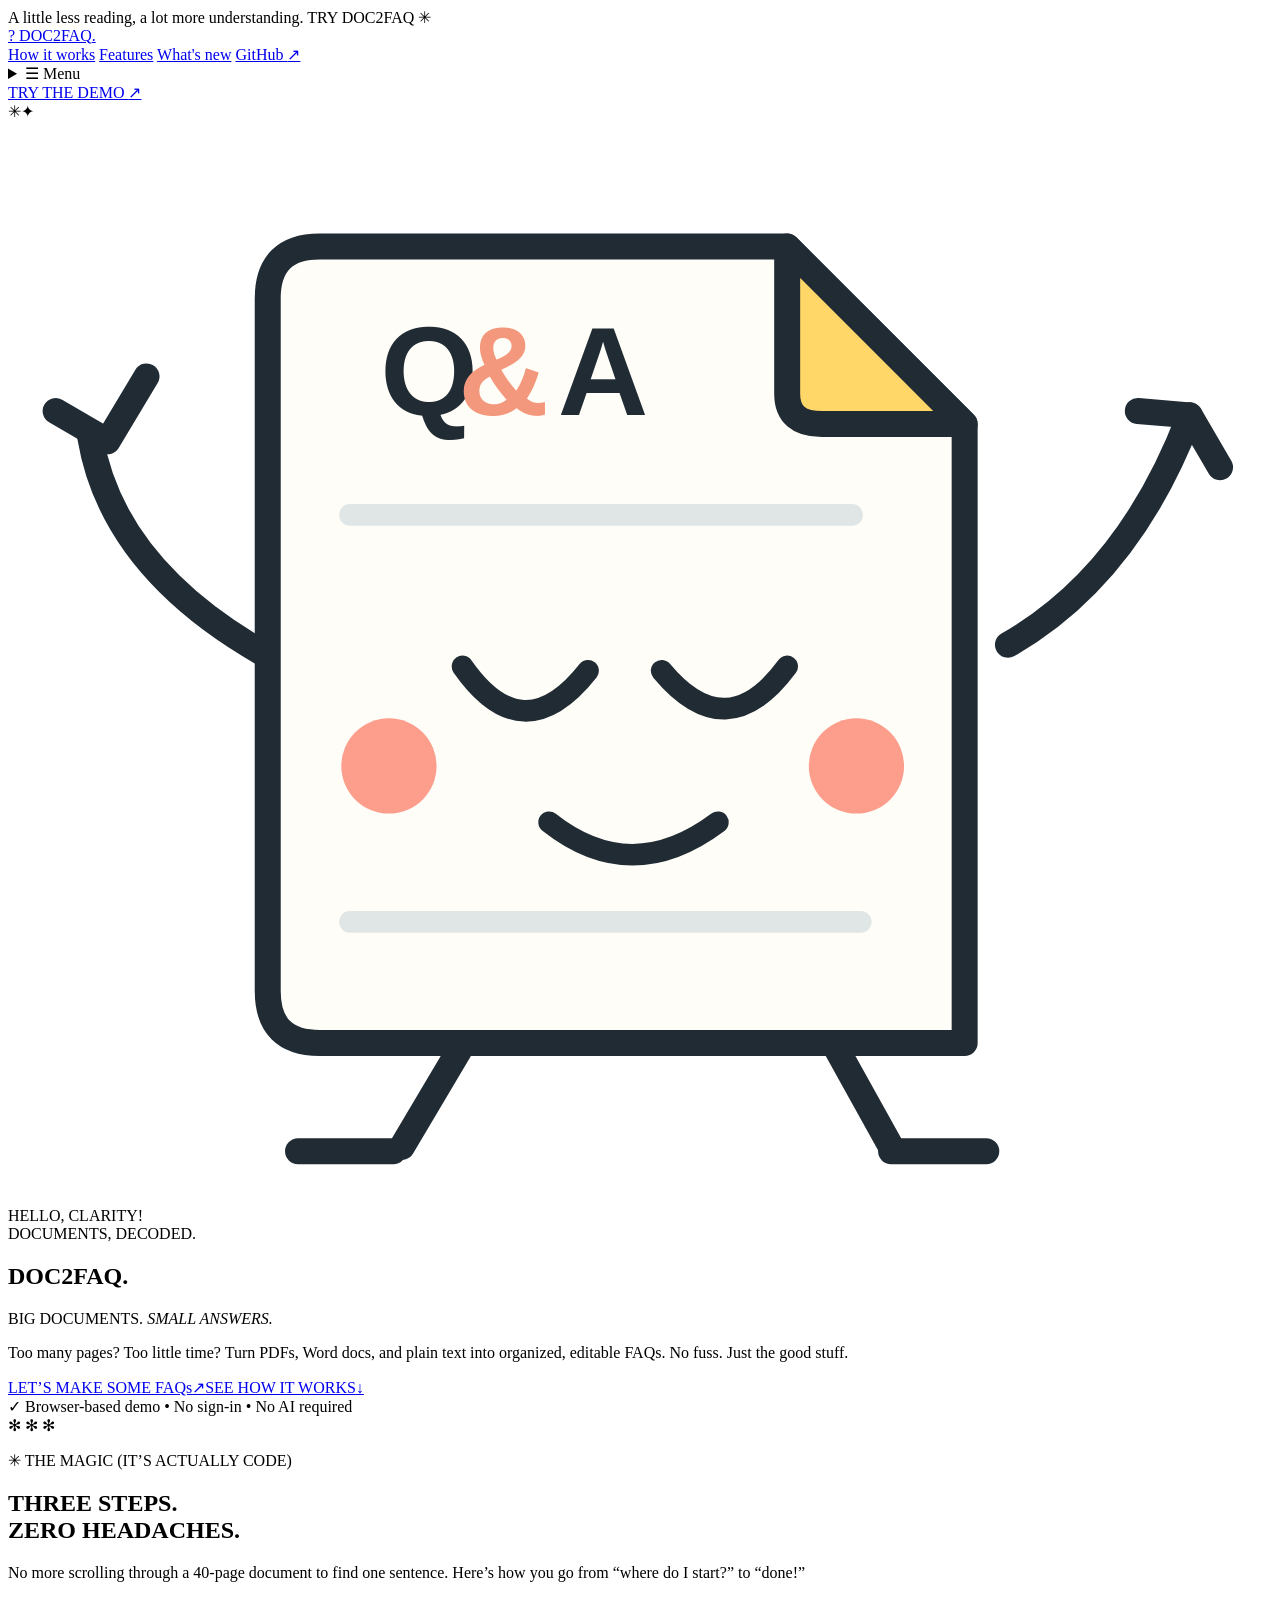
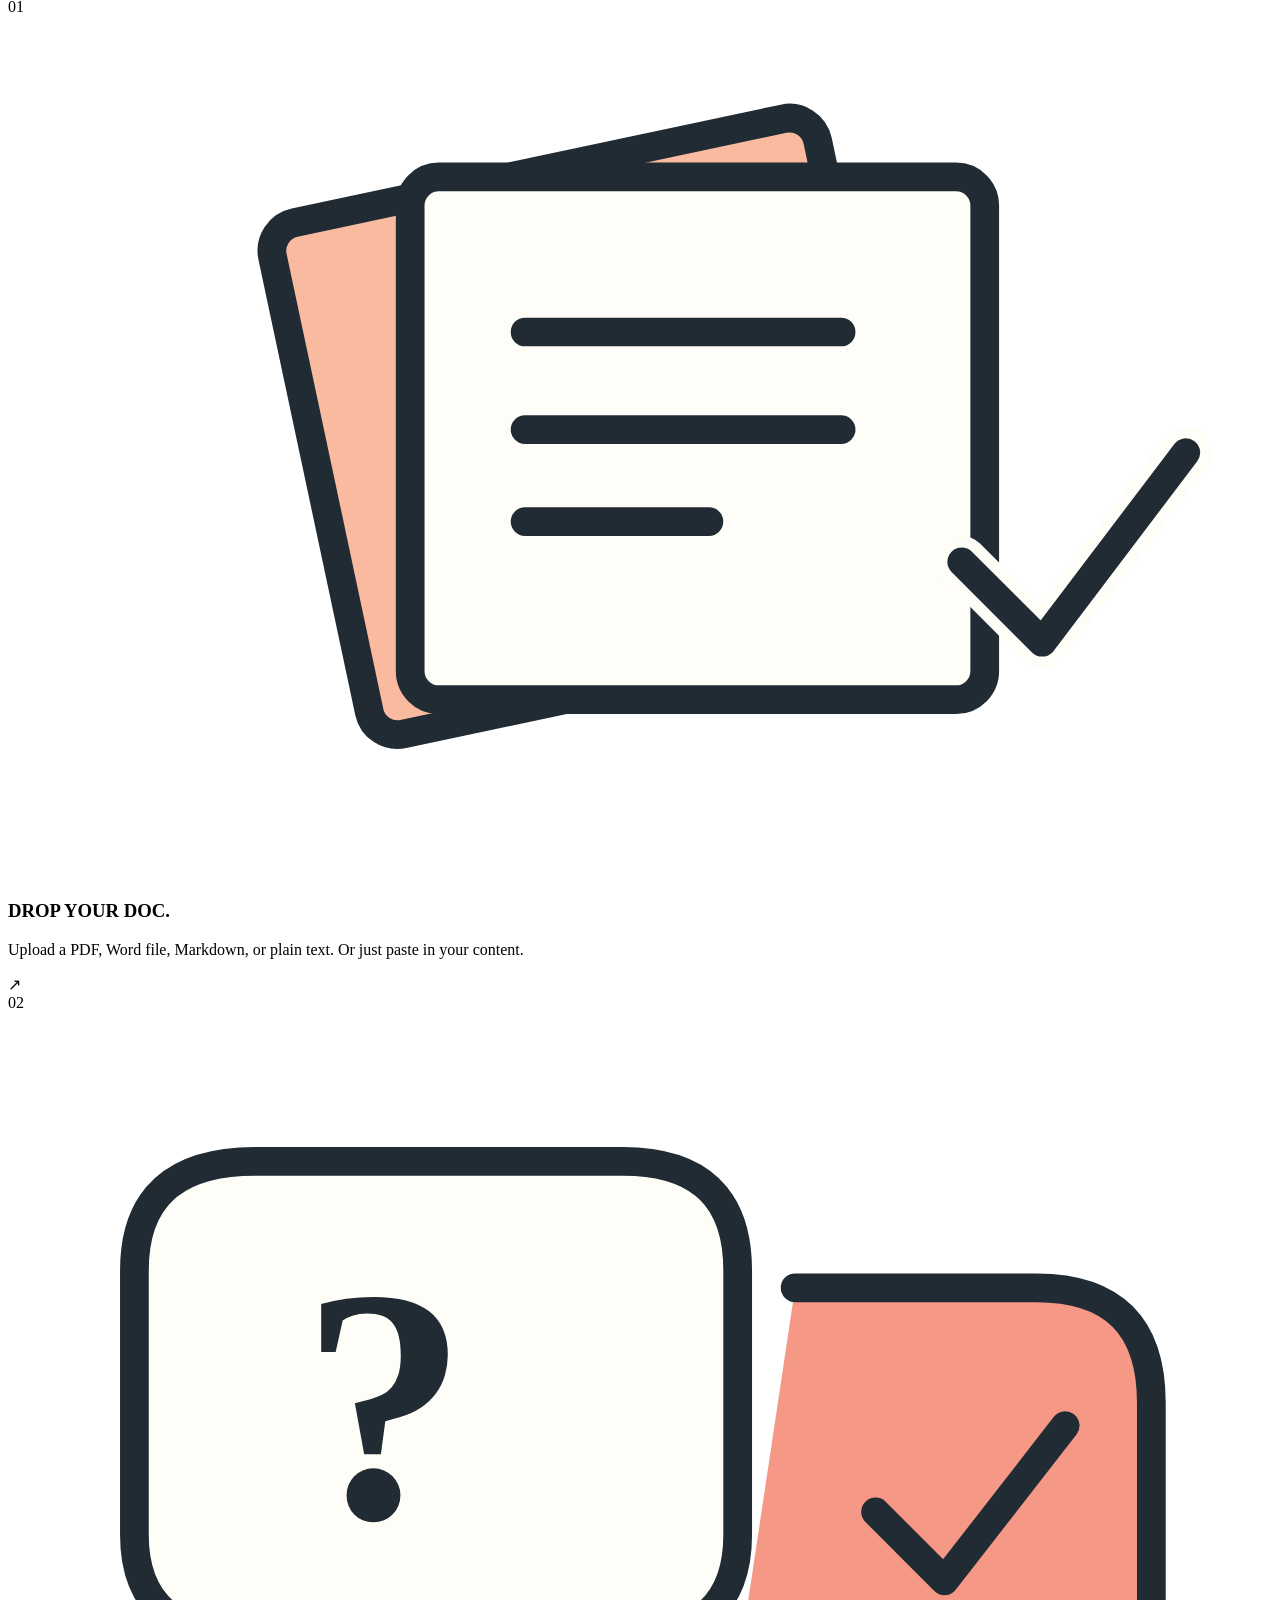
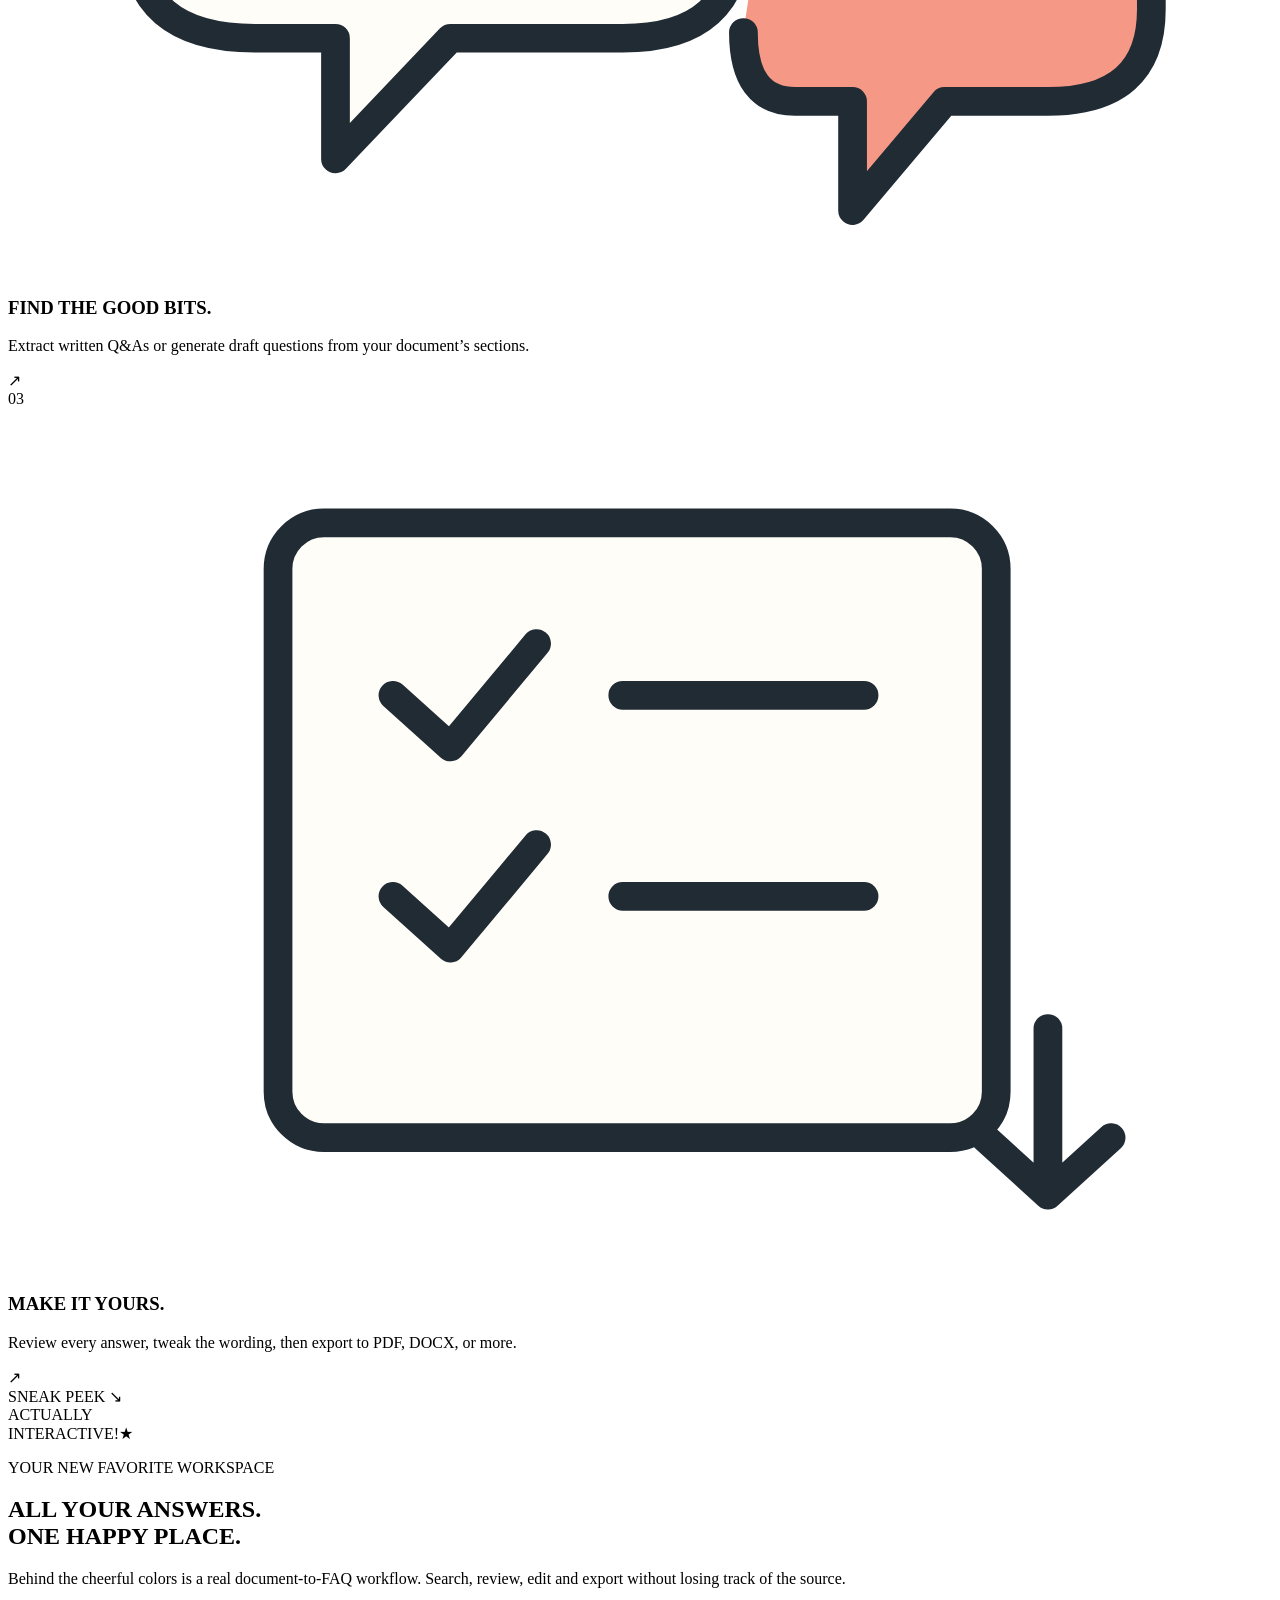
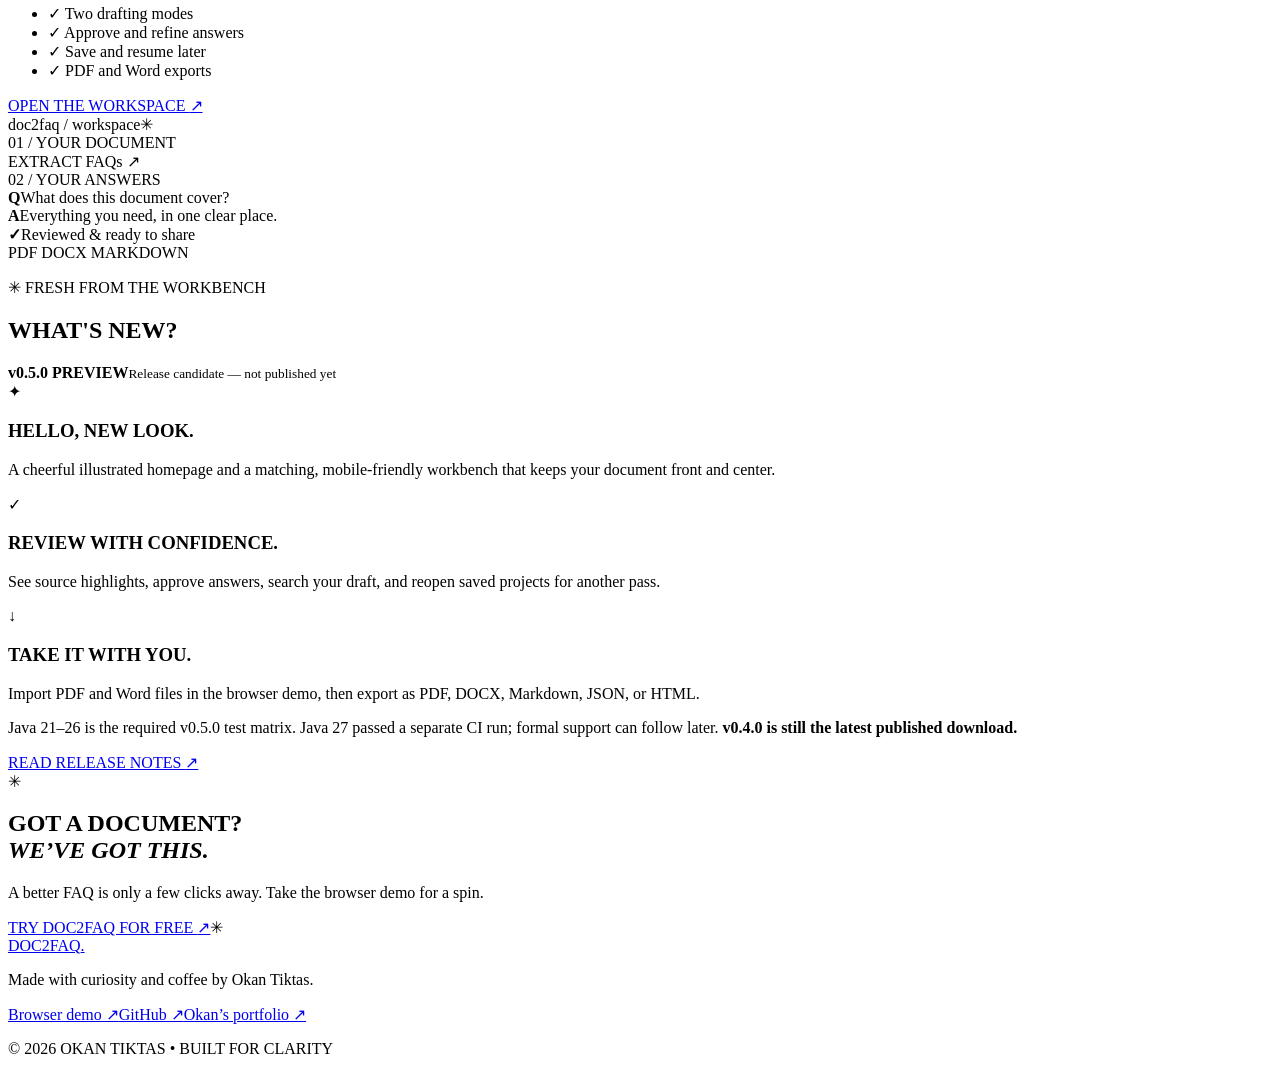
==== commit 02c23015: "style: finish responsive homepage and FAQ workspace" ====
--- a/website/index.html
+++ b/website/index.html
@@ -21,6 +21,15 @@
       <a href="#whats-new">What's new</a>
       <a href="https://github.com/OKAN-SOFTWARE/Doc2FAQ" target="_blank" rel="noopener">GitHub <span aria-hidden="true">↗</span></a>
     </nav>
+    <details class="mobile-nav">
+      <summary aria-label="Open navigation menu">☰ Menu</summary>
+      <nav aria-label="Mobile navigation">
+        <a href="#how-it-works">How it works</a>
+        <a href="#features">Features</a>
+        <a href="#whats-new">What's new</a>
+        <a href="https://github.com/OKAN-SOFTWARE/Doc2FAQ" target="_blank" rel="noopener">GitHub ↗</a>
+      </nav>
+    </details>
     <a href="/demo/" class="nav-cta">TRY THE DEMO <span aria-hidden="true">↗</span></a>
   </header>
 
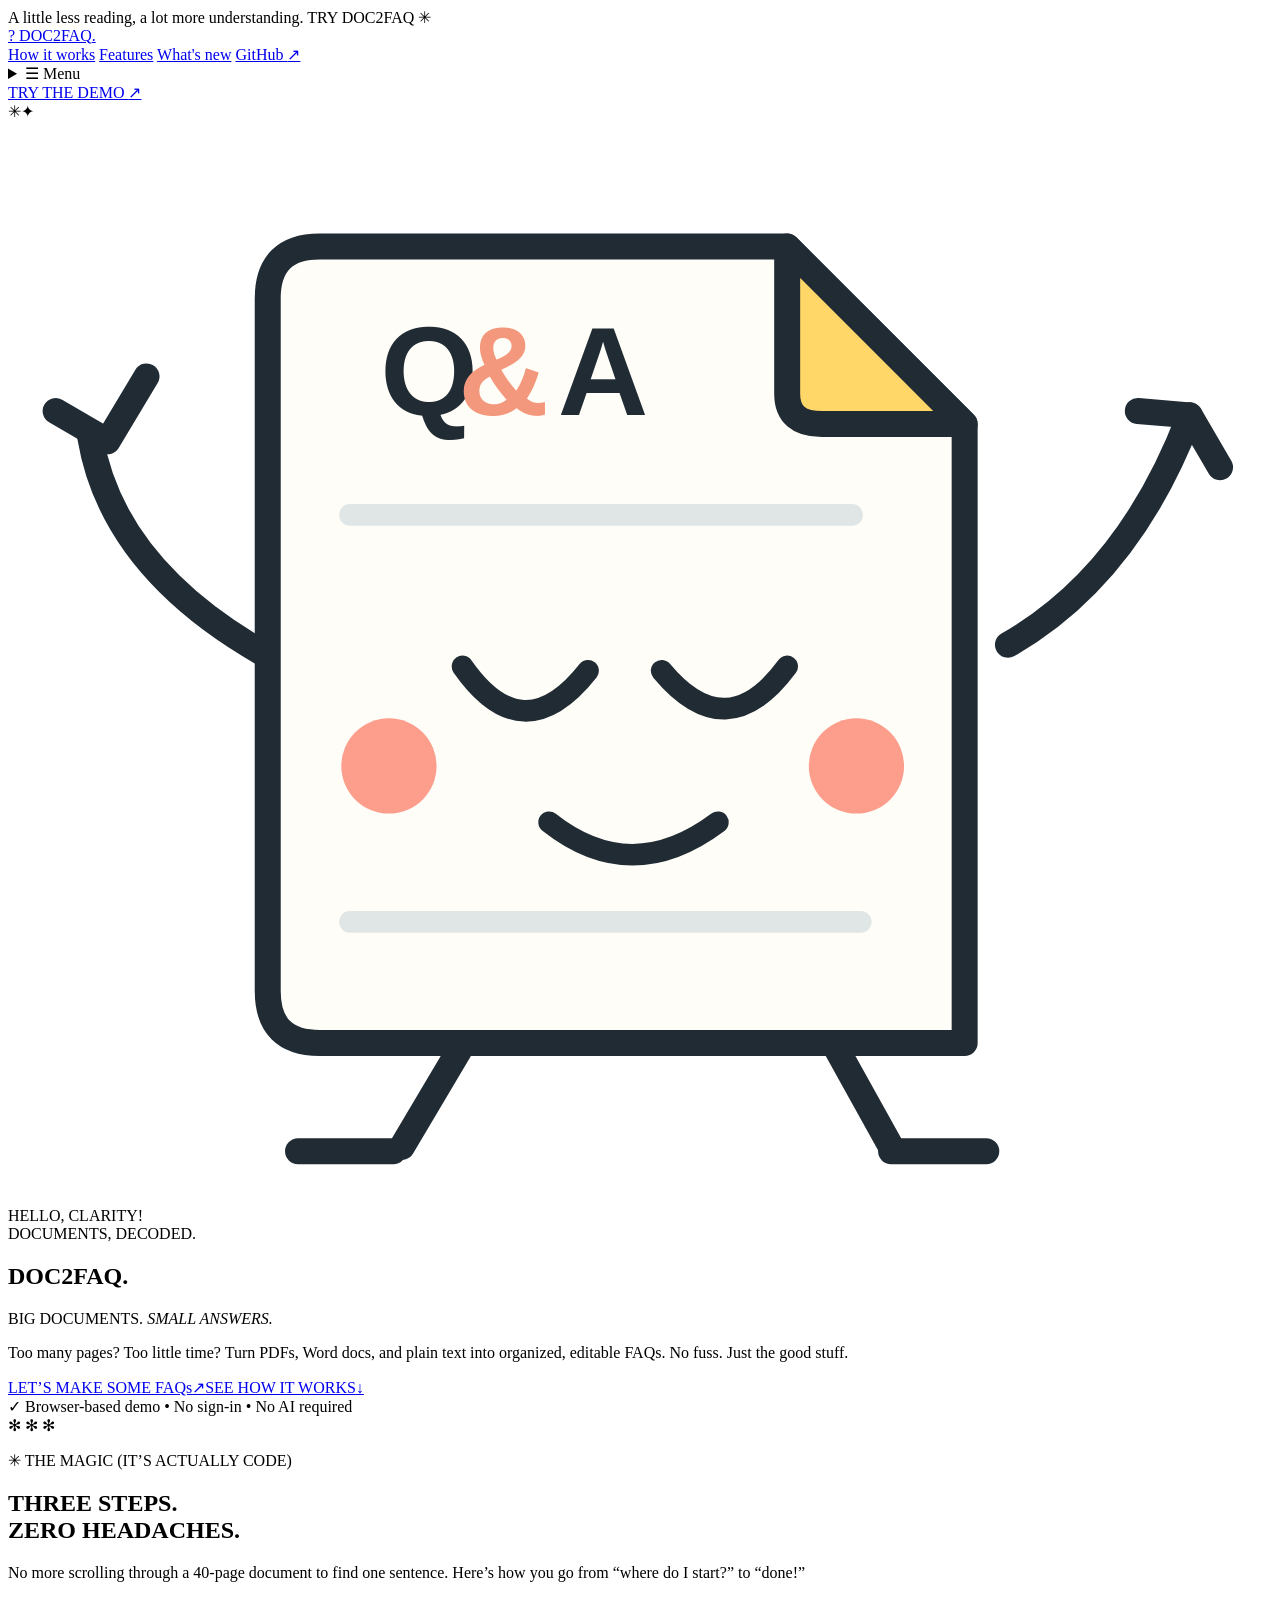
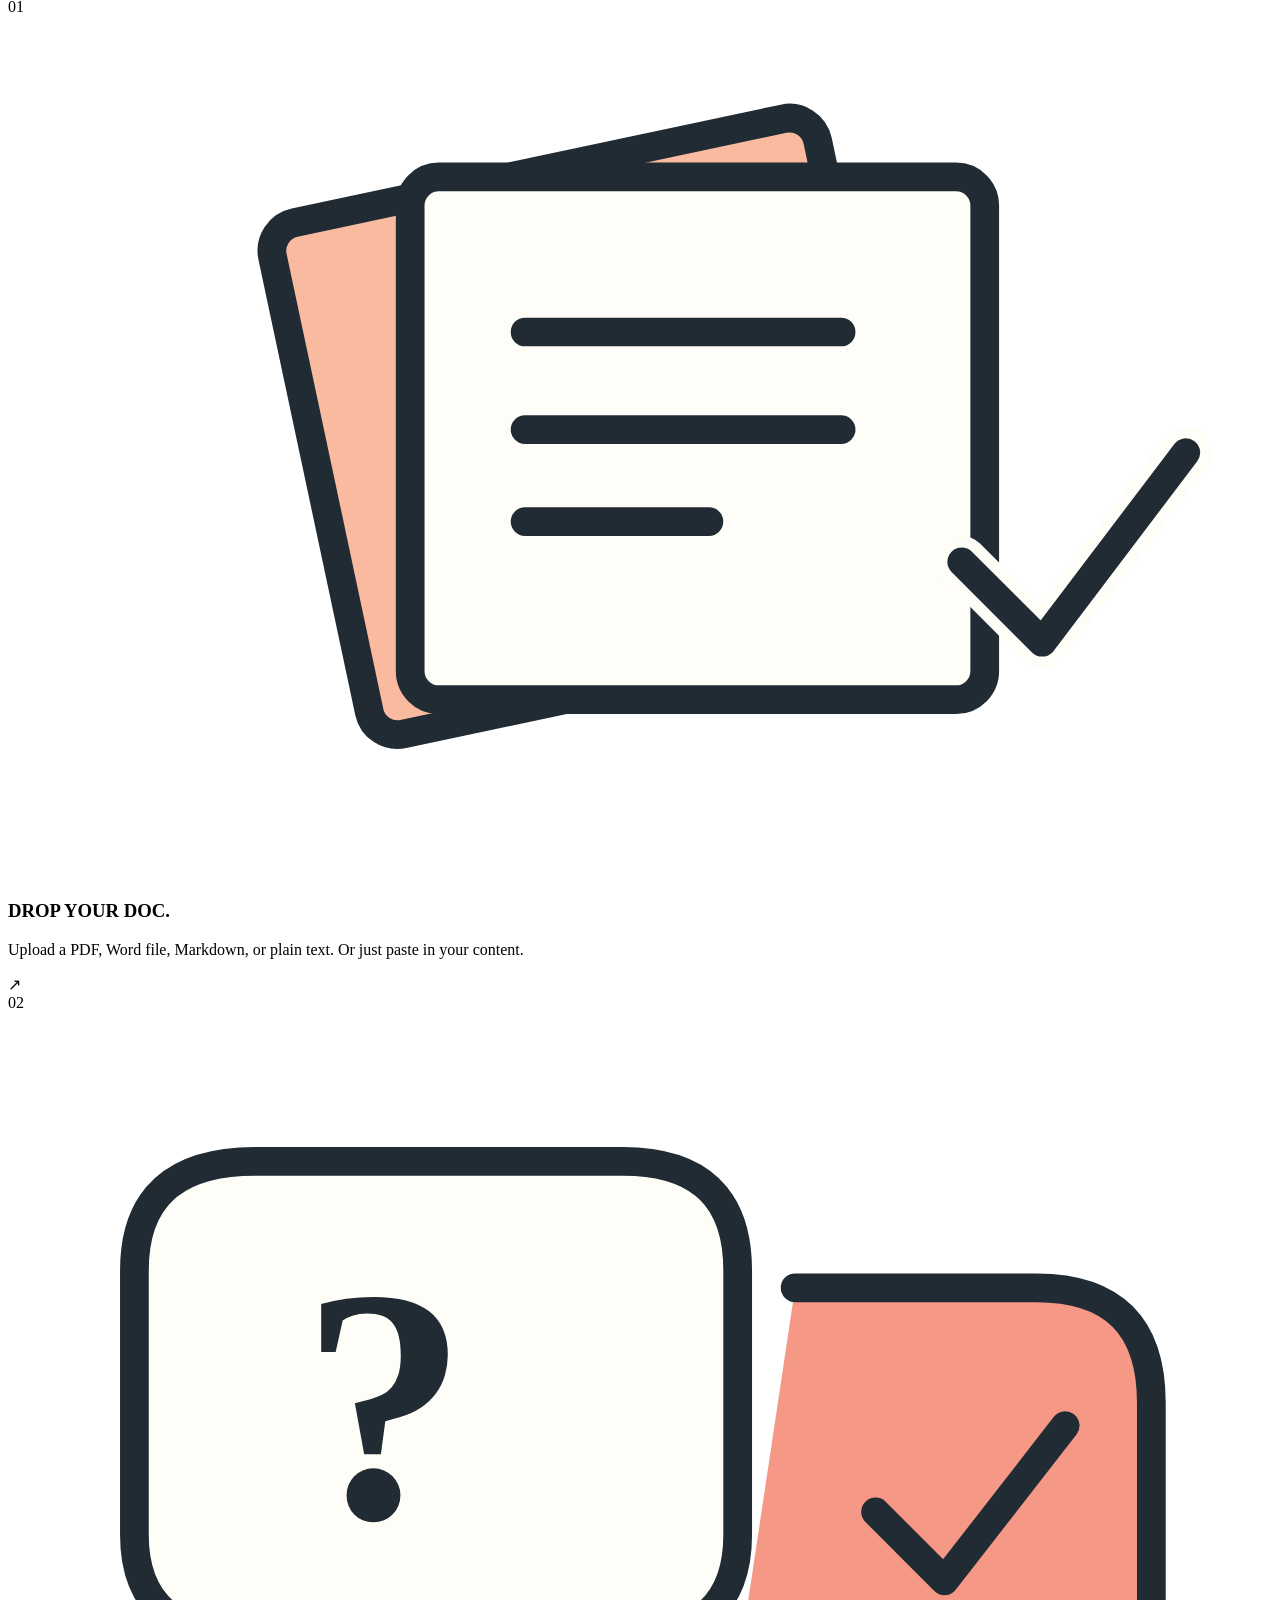
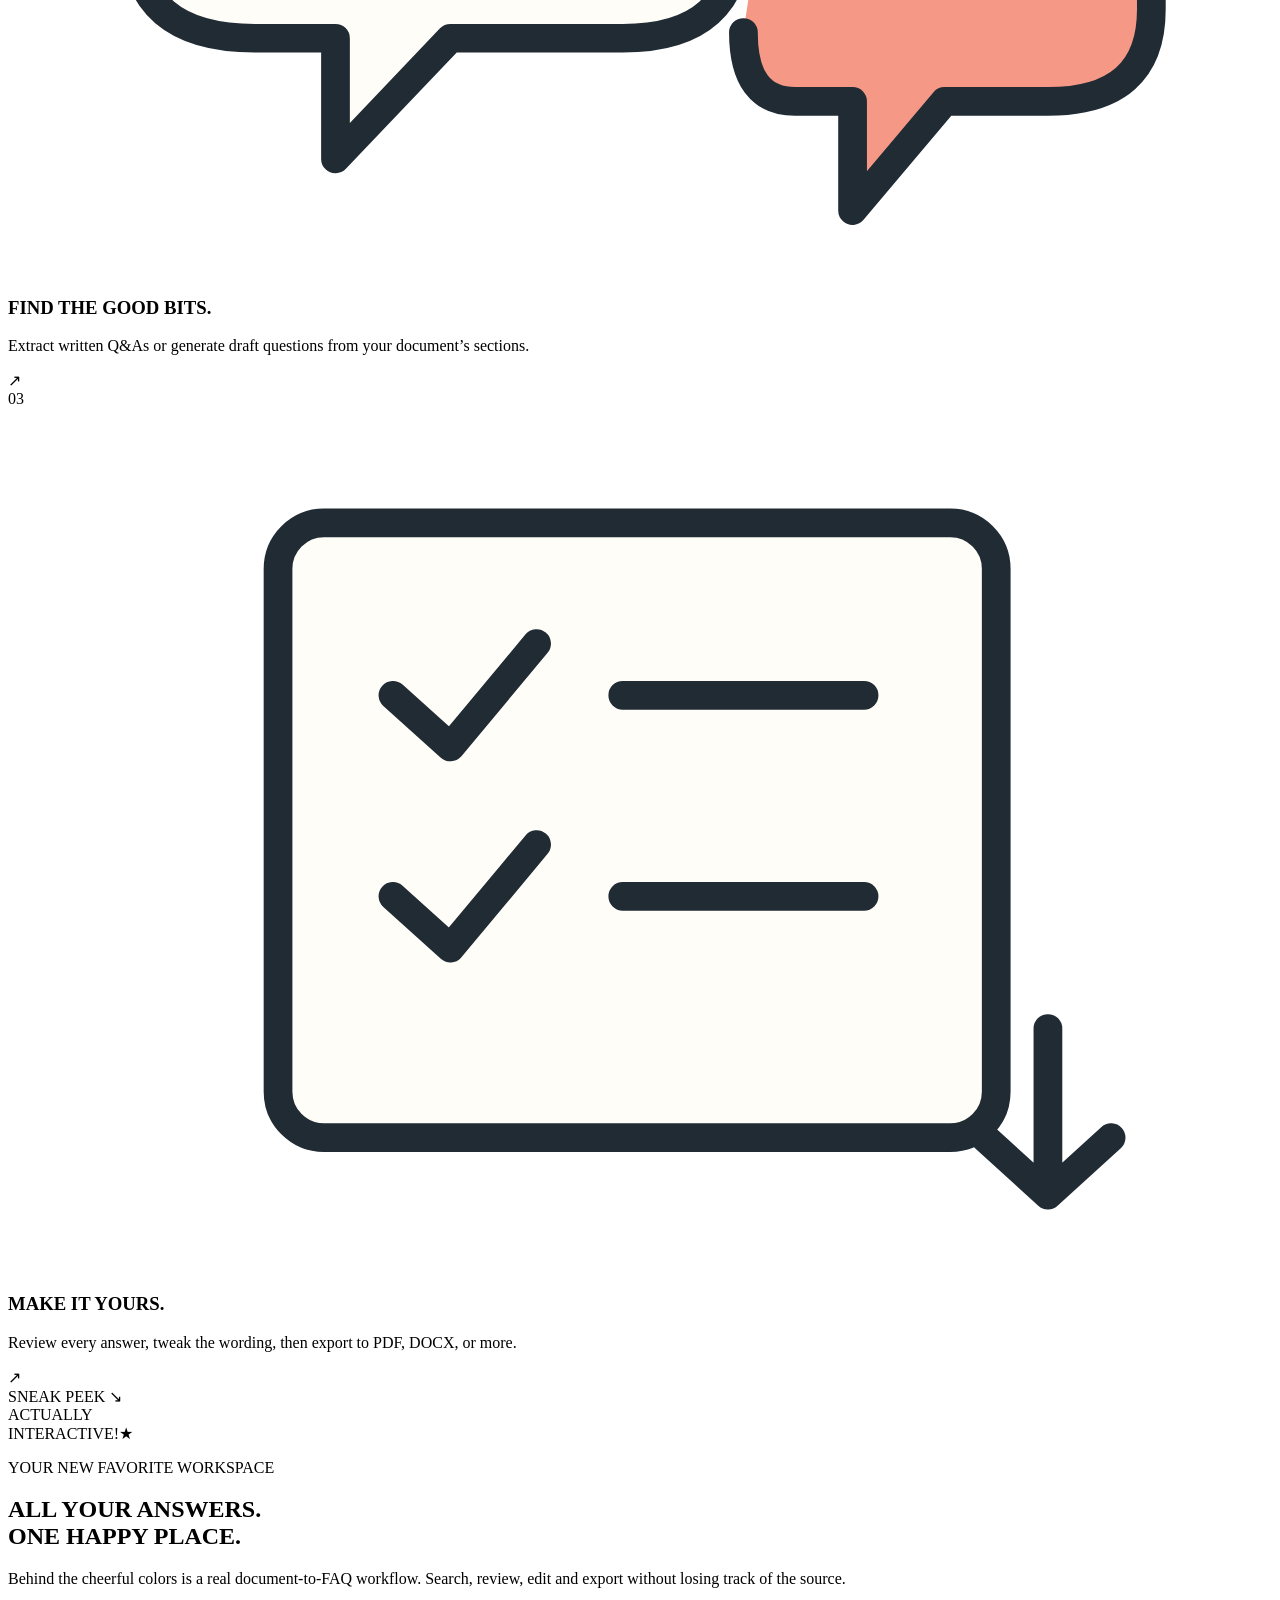
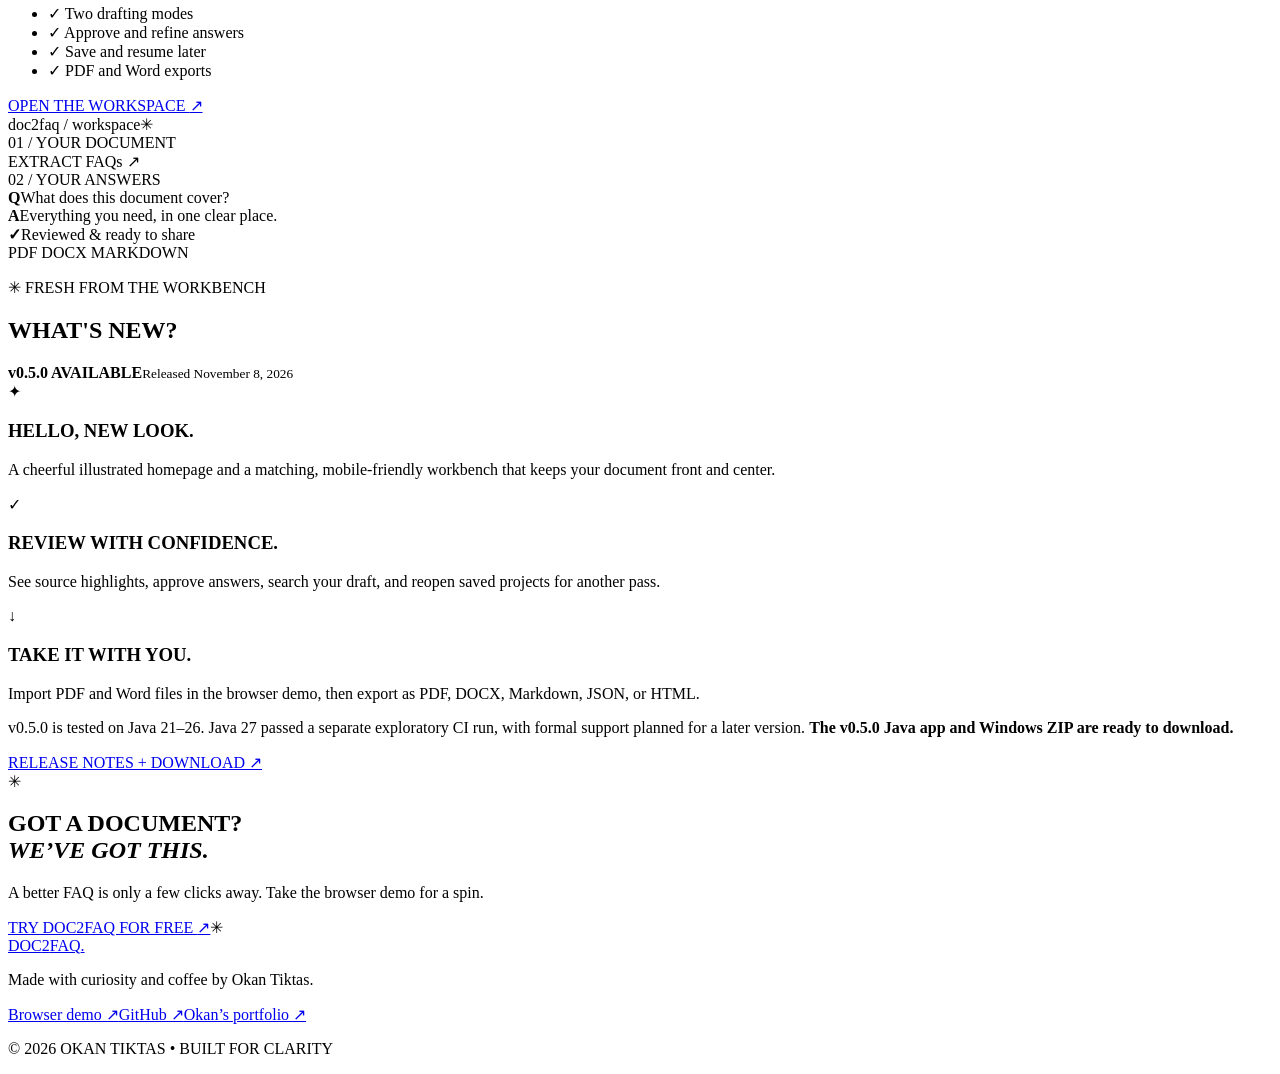
==== commit 4b3748ed: "docs: mark Doc2FAQ v0.5.0 as published" ====
--- a/website/index.html
+++ b/website/index.html
@@ -88,14 +88,14 @@
       <div class="shell">
         <div class="release-heading">
           <div><p class="section-kicker">✳ FRESH FROM THE WORKBENCH</p><h2 id="release-title">WHAT'S <span>NEW?</span></h2></div>
-          <div class="release-status"><span class="release-dot" aria-hidden="true"></span><strong>v0.5.0 PREVIEW</strong><small>Release candidate — not published yet</small></div>
+          <div class="release-status"><span class="release-dot" aria-hidden="true"></span><strong>v0.5.0 AVAILABLE</strong><small>Released November 8, 2026</small></div>
         </div>
         <div class="release-grid">
           <article class="release-card"><span class="release-icon" aria-hidden="true">✦</span><h3>HELLO, NEW LOOK.</h3><p>A cheerful illustrated homepage and a matching, mobile-friendly workbench that keeps your document front and center.</p></article>
           <article class="release-card"><span class="release-icon" aria-hidden="true">✓</span><h3>REVIEW WITH CONFIDENCE.</h3><p>See source highlights, approve answers, search your draft, and reopen saved projects for another pass.</p></article>
           <article class="release-card"><span class="release-icon" aria-hidden="true">↓</span><h3>TAKE IT WITH YOU.</h3><p>Import PDF and Word files in the browser demo, then export as PDF, DOCX, Markdown, JSON, or HTML.</p></article>
         </div>
-        <div class="release-bottom"><p>Java 21–26 is the required v0.5.0 test matrix. Java 27 passed a separate CI run; formal support can follow later. <strong>v0.4.0 is still the latest published download.</strong></p><a href="https://github.com/OKAN-SOFTWARE/Doc2FAQ/blob/main/CHANGELOG.md" target="_blank" rel="noopener">READ RELEASE NOTES <span aria-hidden="true">↗</span></a></div>
+        <div class="release-bottom"><p>v0.5.0 is tested on Java 21–26. Java 27 passed a separate exploratory CI run, with formal support planned for a later version. <strong>The v0.5.0 Java app and Windows ZIP are ready to download.</strong></p><a href="https://github.com/OKAN-SOFTWARE/Doc2FAQ/releases/tag/v0.5.0" target="_blank" rel="noopener">RELEASE NOTES + DOWNLOAD <span aria-hidden="true">↗</span></a></div>
       </div>
     </section>
 
